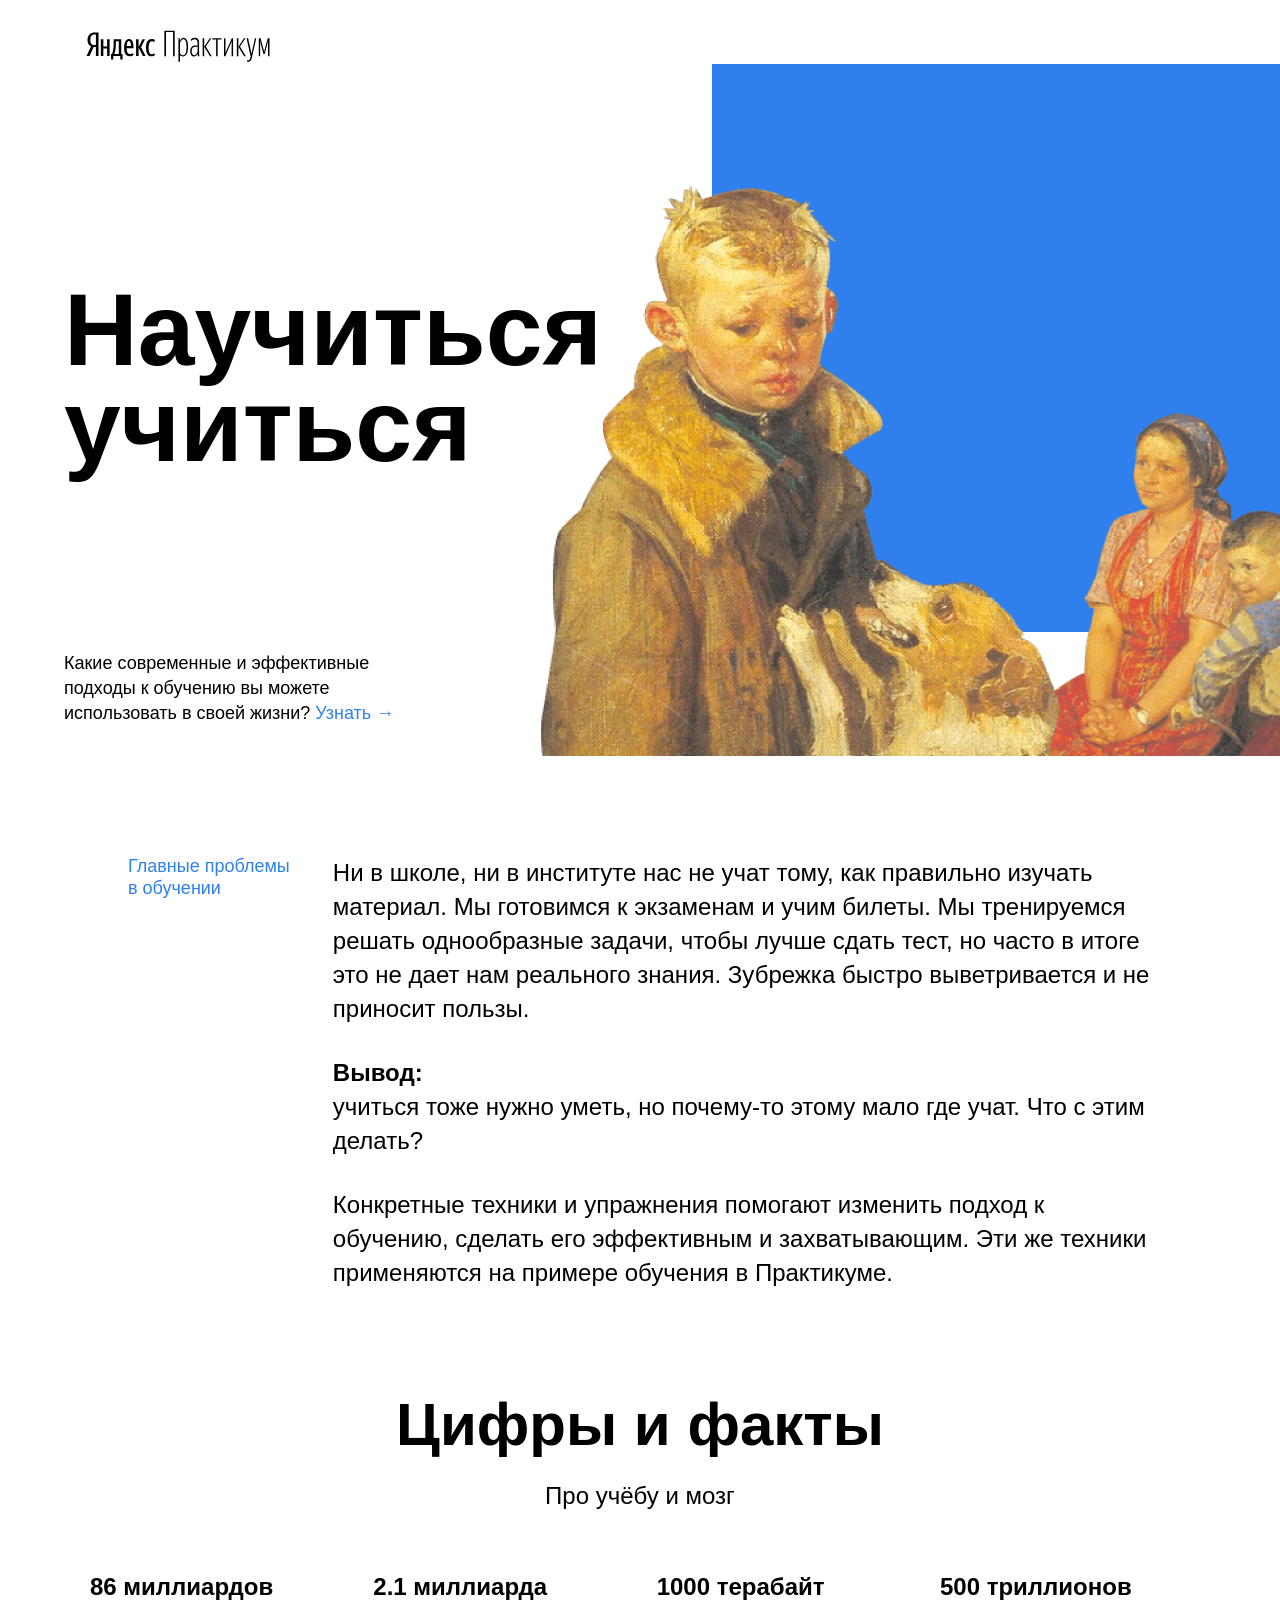
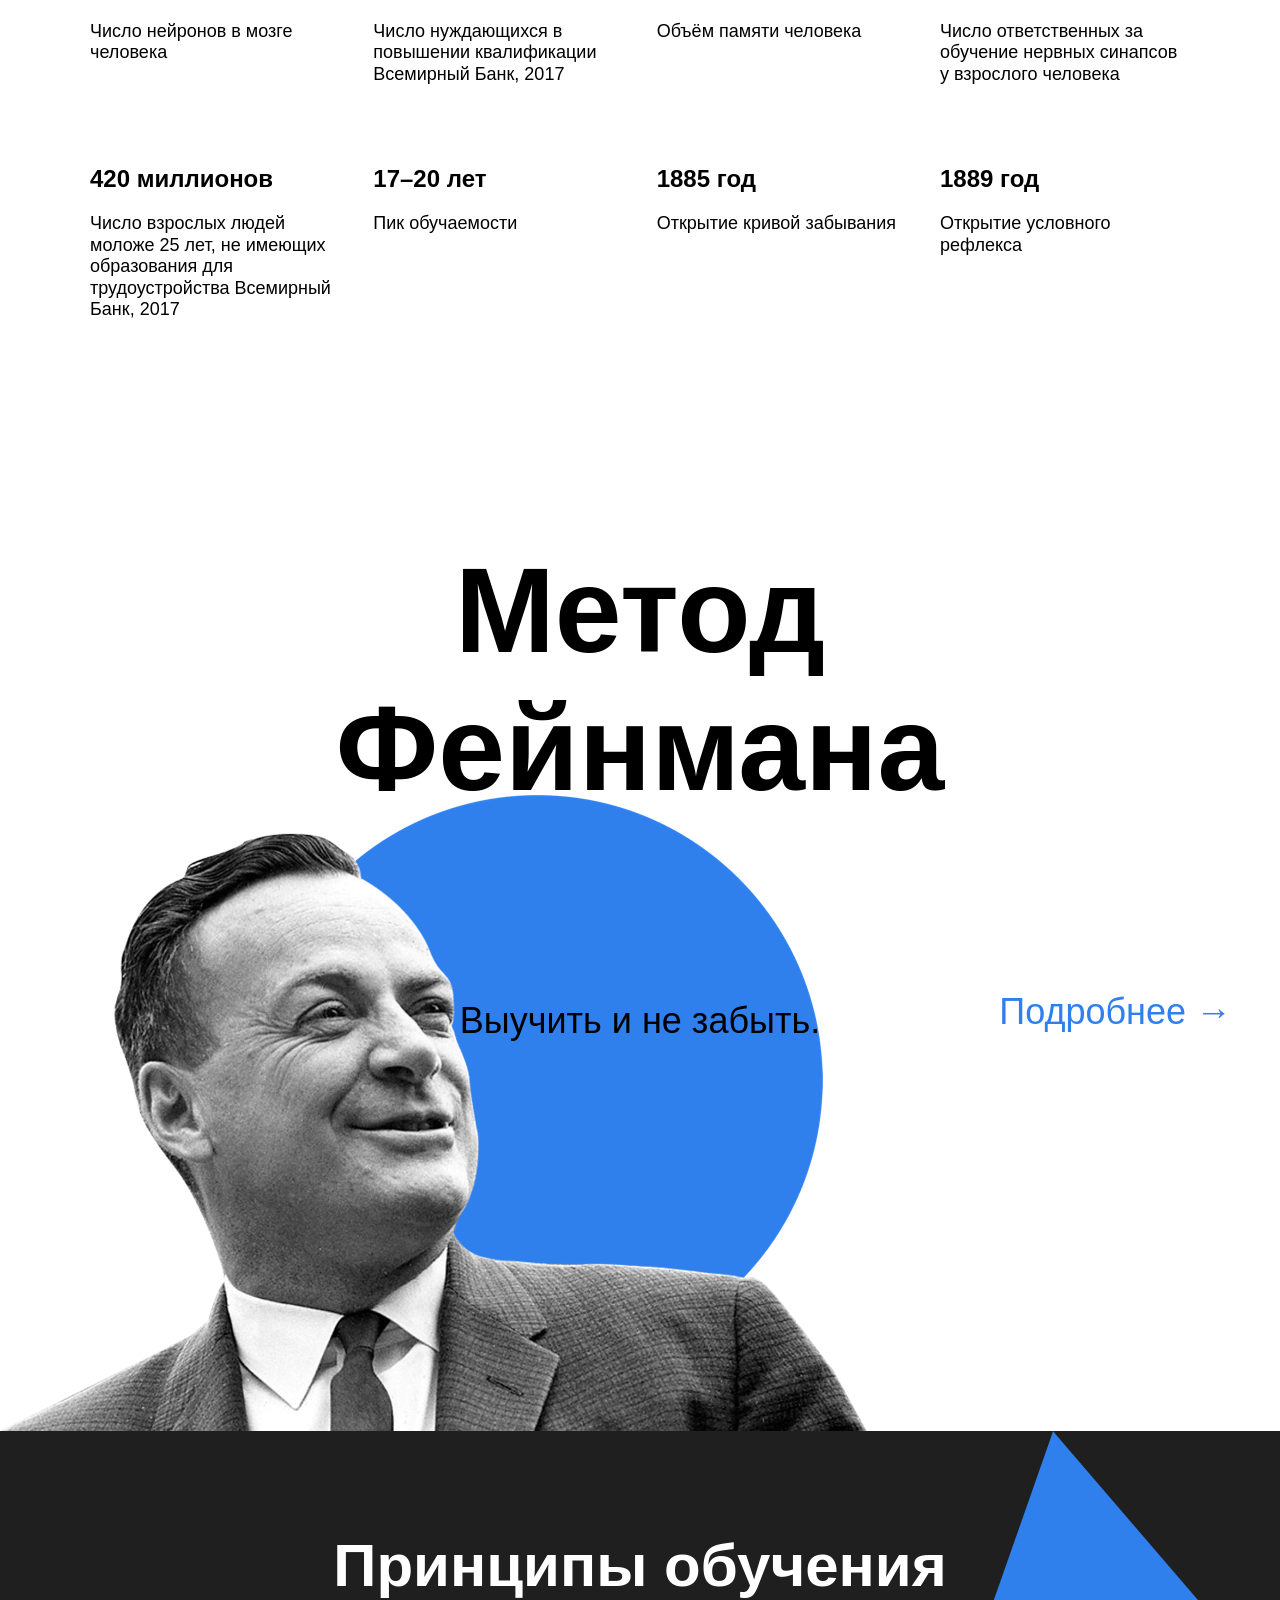
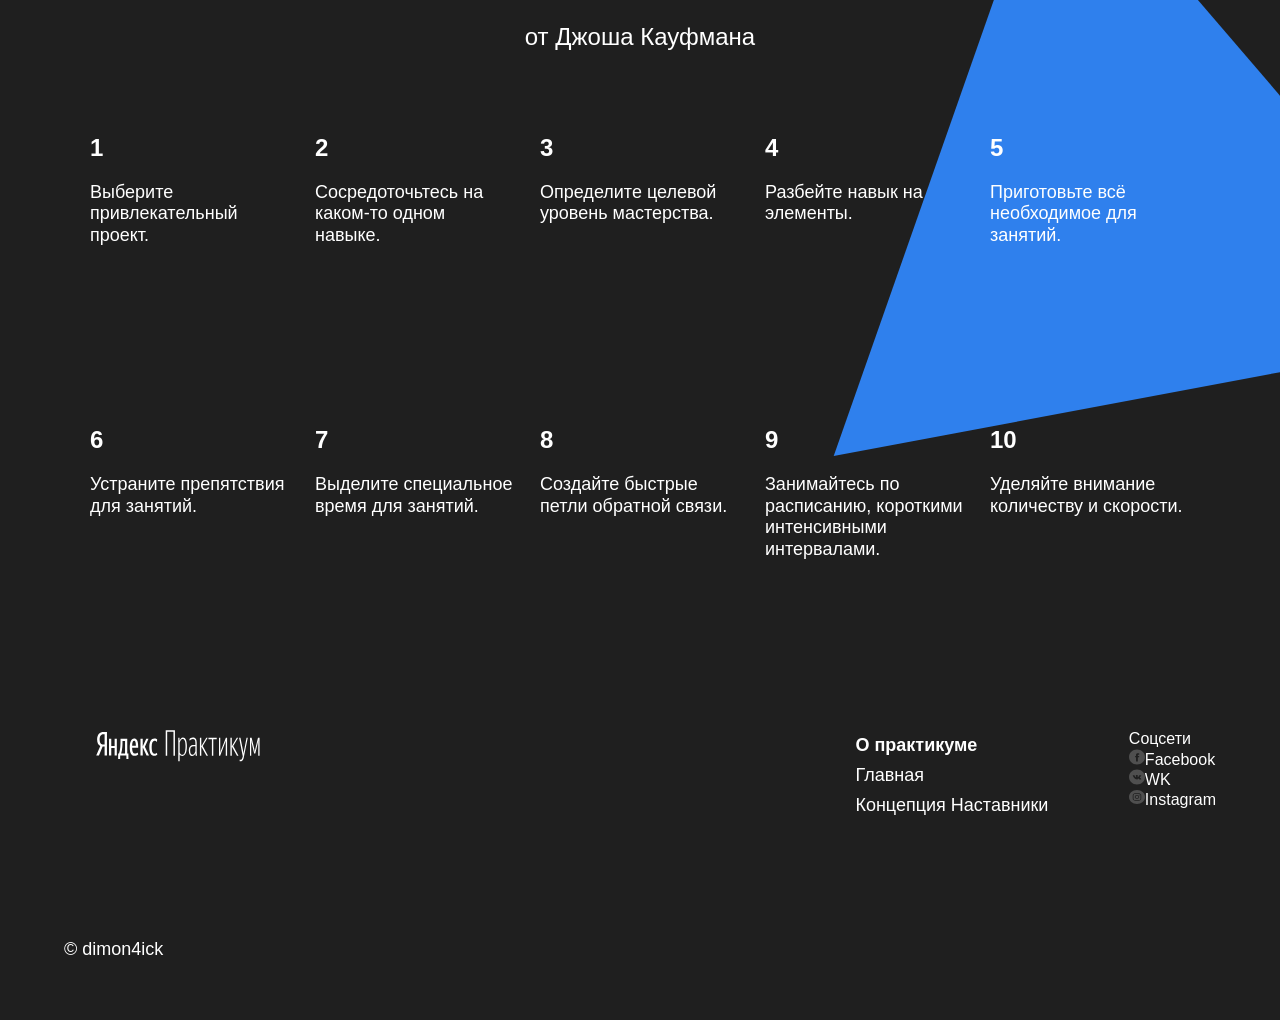
==== index.html @ c79c7dbf "сделал наверное" ====
<!DOCTYPE html>
<html lang="ru">

<head>
    <link rel="stylesheet" href="styles/style.css">
    <link rel="stylesheet" href="styles/normalize.css">
    <meta charset="UTF-8">
    <meta name="viewport" content="width=device-width, initial-scale=1.0">
    <title>Научиться учиться</title>
</head>

<body>
    <div class="page">
        <header class="header">
            <img src="images/logo.svg" class="logo__place logo__place_header" alt="Лого яндекс практикум">
            <h1 class="header__title">Научиться учиться</h1>
            <p class="header__subtitle">Какие современные и эффективные подходы к обучению вы можете использовать в
                своей жизни?<a class="header__link"> Узнать &rarr;</a></p>
            <img src="\images\two_again.png" class="header__main-illustration" alt="Опять двойка">
            <div class="header__square-pic"></div>
        </header>
        <main class="content">
            <section class="description">
                <div class="two-columns">
                    <div class="two-columns__brief">
                        Главные проблемы в обучении
                    </div>
                    <div class="two-columns__main-text">
                        <div class="two-columns__paragraph">Ни в школе, ни в институте нас не учат тому, как правильно
                            изучать материал. Мы готовимся к экзаменам и учим билеты. Мы тренируемся решать однообразные
                            задачи, чтобы лучше сдать тест, но часто в итоге это не дает нам реального знания. Зубрежка
                            быстро выветривается и не приносит пользы.</div>
                        <div class="two-columns__paragraph">
                            <div class="two-columns__span-accent">Вывод:</div> учиться тоже нужно уметь, но почему-то
                            этому мало где учат. Что с этим делать?
                        </div>
                        <div class="two-columns__paragraph">Конкретные техники и упражнения помогают изменить подход к
                            обучению, сделать его эффективным и захватывающим. Эти же техники применяются на примере
                            обучения в Практикуме.</div>
                    </div>
                </div>
            </section>

            <section class="digits">
                <h1 class="section-title">Цифры и факты</h1>
                <h3 class="section-subtitle">Про учёбу и мозг</h3>
                <div class="table">
                    <div class="table__cell">
                        <div class="table__heading">86 миллиардов</div>
                        <div class="table__text">Число нейронов в мозге человека</div>
                    </div>
                    <div class="table__cell">
                        <div class="table__heading">2.1 миллиарда</div>
                        <div class="table__text">Число нуждающихся в повышении квалификации
                            Всемирный Банк, 2017</div>
                    </div>
                    <div class="table__cell">
                        <div class="table__heading">1000 терабайт</div>
                        <div class="table__text">Объём памяти человека</div>
                    </div>
                    <div class="table__cell">
                        <div class="table__heading">500 триллионов</div>
                        <div class="table__text">Число ответственных за обучение нервных синапсов у взрослого
                            человека</div>
                    </div>
                    <div class="table__cell">
                        <div class="table__heading">420 миллионов</div>
                        <div class="table__text">Число взрослых людей моложе 25 лет, не имеющих образования
                            для трудоустройства
                            Всемирный Банк, 2017</div>
                    </div>
                    <div class="table__cell">
                        <div class="table__heading">17–20 лет</div>
                        <div class="table__text">Пик обучаемости</div>
                    </div>
                    <div class="table__cell">
                        <div class="table__heading">1885 год</div>
                        <div class="table__text">Открытие кривой забывания</div>
                    </div>
                    <div class="table__cell">
                        <div class="table__heading">1889 год</div>
                        <div class="table__text">Открытие условного рефлекса</div>
                    </div>
                </div>
            </section>

            <section class="feinman">
                <h1 class="feynman__title">Метод Фейнмана</h1>
                <h2 class="feynman__subtitle">Выучить и не забыть.</h2>
                <a class="feynman__link">Подробнее &rarr;</a>
                <img src="images/feinman.png" alt="Фениман" class="feynman__image">
            </section>

            <section class="kaufman">
                <div class="section-title section-title_theme_dark">Принципы обучения</div>
                <div class="section-subtitle section-title_theme_dark">от Джоша Кауфмана</div>
                <div class="table table_theme_dark">
                    <div class="table__cell table__cell_theme_dark">
                        <div class="table__heading table__heading_theme_dark">1</div>
                        <div class="table__text table__text_theme_dark">Выберите привлекательный проект.</div>
                    </div>
                    <div class="table__cell table__cell_theme_dark">
                        <div class="table__heading table__heading_theme_dark">2</div>
                        <div class="table__text table__text_theme_dark">Сосредоточьтесь на каком-то одном навыке.</div>
                    </div>
                    <div class="table__cell table__cell_theme_dark">
                        <div class="table__heading table__heading_theme_dark">3</div>
                        <div class="table__text table__text_theme_dark">Определите целевой уровень мастерства.</div>
                    </div>
                    <div class="table__cell table__cell_theme_dark">
                        <div class="table__heading table__heading_theme_dark">4</div>
                        <div class="table__text table__text_theme_dark">Разбейте навык на элементы.</div>
                    </div>
                    <div class="table__cell table__cell_theme_dark">
                        <div class="table__heading table__heading_theme_dark">5</div>
                        <div class="table__text table__text_theme_dark">Приготовьте всё необходимое для занятий.</div>
                    </div>
                    <div class="table__cell table__cell_theme_dark">
                        <div class="table__heading table__heading_theme_dark">6</div>
                        <div class="table__text table__text_theme_dark">Устраните препятствия для занятий.</div>
                    </div>
                    <div class="table__cell table__cell_theme_dark">
                        <div class="table__heading table__heading_theme_dark">7</div>
                        <div class="table__text table__text_theme_dark">Выделите специальное время для занятий.</div>
                    </div>
                    <div class="table__cell table__cell_theme_dark">
                        <div class="table__heading table__heading_theme_dark">8</div>
                        <div class="table__text table__text_theme_dark">Создайте быстрые петли обратной связи.</div>
                    </div>
                    <div class="table__cell table__cell_theme_dark">
                        <div class="table__heading table__heading_theme_dark">9</div>
                        <div class="table__text table__text_theme_dark">Занимайтесь по расписанию, короткими
                            интенсивными интервалами.</div>
                    </div>
                    <div class="table__cell table__cell_theme_dark">
                        <div class="table__heading table__heading_theme_dark">10</div>
                        <div class="table__text table__text_theme_dark">Уделяйте внимание количеству и скорости.</div>
                    </div>
                </div>
                <img src="images/triangle.svg" alt="Синий треугольник" class="kaufman__image">
            </section>
        </main>

        <footer class="footer">
            <div class="footer__columns">
                <div class="footer__column footer__column_content_copyright">
                    <img src="images/logo_white.svg" class="logo__place logo__place_footer" alt="Лого яндекс практикум">
                    <div class="footer__author">&copy; dimon4ick</div>
                </div>
                <div class="footer__column footer__column_content_info">
                    <div class="footer__column_heading">О практикуме</div>
                    <div class="footer__column_links"><div class="footer__column_link">Главная</div> <divclass="footer__column_link">Концепция</divclass=> <divclass="footer__column_link">Наставники</divclass=></div>
                </div>
                <div class="footer__column footer__column_content_social">Соцсети
                    <a class="footer__column_link"><img src="images/facebook_white.svg" class="footer__image_link">Facebook</a>
                    <a class="footer__column_link"><img src="images/vk_white.svg" class="footer__image_link">WK</a>
                    <a class="footer__column_link"><img src="images/instagram_white.svg" class="footer__image_link">Instagram</a>
                </div>
            </div>
        </footer>
    </div>
</body>

</html>
---- styles/style.css ----
.page {
    min-width: 1100px;
    /* мы ещё не умеем делать мобильную версию сайта, */
    /* поэтому выше установлена минимальная ширина страницы */
    max-width: 1600px;
    /* выше установили ограничение по максимальной ширине */
    margin: 0 auto;
    /* выше для экранов больше 1600px отцентрировали весь контент */
    font-family: 'Helvetica Neue', Arial, sans-serif;
}

.header {
    height: 100vh;
    min-height: 600px;
    max-height: 756px;
    position: relative;
    display: flex;
    justify-content: flex-start;
    align-items: center;
    /* выше установили ограничения для секции */
}

.logo__place {
    height: 32px;
    width: 228px;
}

.logo__place_header {
    position: absolute;
    top: 30px;
    left: 64px;
}

.header__title {
    width: 730px;
    line-height: 96px;
    font-weight: 600px;
    font-size: 102px;
    margin: 0 0 0 64px;
    padding: 0;
} 

.header__subtitle {
    position: absolute;
    bottom: 30px;
    left: 64px;
    font-weight: normal;
    font-size: 18px;
    line-height: 25px;
    width: 338px;
    margin: 0;
    padding: 0;
}

.header__link {
    color: #2f80ed;
}

.header__link:hover {
    cursor: pointer;
}

.header__main-illustration {
    width: 765px;
    height: 608px;
    position: absolute;
    right: 0;
    bottom: 0;
    z-index: -1;
}

.header__square-pic {
    background-color: #2f80ed;
    height: 568px;
    width: 568px;
    position: absolute;
    top: 64px;
    right: 0;
    z-index: -2;
}

/* и элемента с модификатором вида ключ-значение */
.table__cell_theme_dark {
    width: 200px;
    color: white;
    margin-right: 0;
    margin-top: 80px;
}

.description {
    margin: 100px 0 0 0;
    display: flex;
    justify-content: center;
    align-items: center;
}

.two-columns__brief {
    color: #2f80ed;
    width: 175px;
    font-size: 18px;
    line-height: 1.2;
}

.two-columns {
    width: 80%;
    display: flex;
    justify-content: space-between;
}

.two-columns__main-text {
    display: flex;
    align-items: stretch;
    flex-direction: column;
    width: 80%;
    min-width: 784px;
    gap: 30px;
}

.two-columns__span-accent {
    line-height: 34px;
    font-size: 24px;
    font-weight: 600;
}

.two-columns__paragraph {
    line-height: 34px;
    font-size: 24px;
    font-weight: normal;
}

.digits {
    display: flex;
    align-items: center;
    flex-direction: column;
}

.section-title {
    margin: 100px 0 0 0;
    line-height: 1.15;
    font-size: 60px;
    font-weight: 600;
    width: 60%;
    text-align: center;
    padding: 0;

}

.section-subtitle {
    width: 60%;
    margin: 20px 0 0 0;
    line-height: 34px;
    font-size: 24px;
    font-weight: normal;
    text-align: center;
    padding: 0;
}

.table {
    display: flex;
    flex-direction: row;
    justify-content: space-between;
    align-items: stretch;
    flex-wrap: wrap;
    margin: 60px auto 100px auto;
    width: 1100px;
    row-gap: 60px;
}

.table__cell {
    width: 250px;
}

.table__heading {
    line-height: 1.15;
    font-size: 24px;
    font-weight: 600;
}

.table__text {
    line-height: 1.2;
    font-size: 18px;
    font-weight: normal;
    margin: 20px 0 20px 0;
}

.feinman {
    display: flex;
    justify-content: center;
    align-items: center;
    flex-direction: column;
    position: relative;
    height: 890px;
    margin: 100px 0 0 0;
}

.feynman__title {
    line-height: 1.15;
    font-size: 120px;
    font-weight: 600;
    width: 648px;
    text-align: center;
    margin: 0;
    position: absolute;
    top: 0;
}

.feynman__subtitle {
    line-height: 51px;
    font-size: 36px;
    text-align: center;
    font-weight: normal;
    margin: 70px 0 0 0;
    position: absolute;
}

.feynman__image {
    position: absolute;
    left: 0;
    bottom: 0;
    width: 867px;
    height: 637px;
    z-index: -1;
}

.feynman__link {
    position: absolute;
    top: 50%;
    right: 48px;
    color: #2f80ed;
    line-height: 51px;
    font-size: 36px;
    font-weight: normal; 
}

.kaufman {
    display: flex;
    align-items: center;
    flex-direction: column;
    background-color: #1f1f1f;
    position: relative;
    z-index: 2;
    overflow: hidden;
}

.section-title_theme_dark {
   color: white; 
   z-index: 2;
}

.section-subtitle_theme_dark {
    color: white;
    z-index: 2;
}

.table_theme_dark {
    row-gap: 80px;
    margin: 0 auto 90px auto;
    z-index: 2;
}

.table__cell_theme_dark {
    width: 200px;
    z-index: 2;
}

.kaufman__image {
    width: 877px;
    height: 877px;
    z-index: -1;
    position: absolute;
    top: 0;
    right: -210px;
}

.footer {
    background-color: #1f1f1f;
    min-height: 350px;
    display: flex;
    justify-content: center;
    align-items: stretch;
}

.footer__columns {
    width: 90%;
    display: flex;
    justify-content: space-between;
    align-items: stretch;
    padding: 60px 0 40px 0;
}

.footer__column {
    color: white;
}

.footer__column_content_copyright {
    display: flex;
    flex-direction: column;
    align-items: flex-start;
    justify-content: space-between;
    flex-basis: 711px;
}

.logo__place_footer {
    width: 228px;
    height: 32px;
}

.footer__author {
    margin: 18px 0 18px 0;
    line-height: 25px;
    font-size: 18px;
    font-weight: normal;
}

.footer__column_links {
    flex-direction: column;
    line-height: 30px;
    font-size: 18px;
    font-weight: normal;
}

.footer__column_content_social {
    display: flex;
    flex-direction: column;
    justify-content: flex-start;
}

.footer__link {
    row-gap: 20px;
}

.footer__image_link {
    width: 16px;
    height: 16px;
}

.footer__column_heading {
    line-height: 30px;
    font-size: 18px;
    font-weight: 600;
}
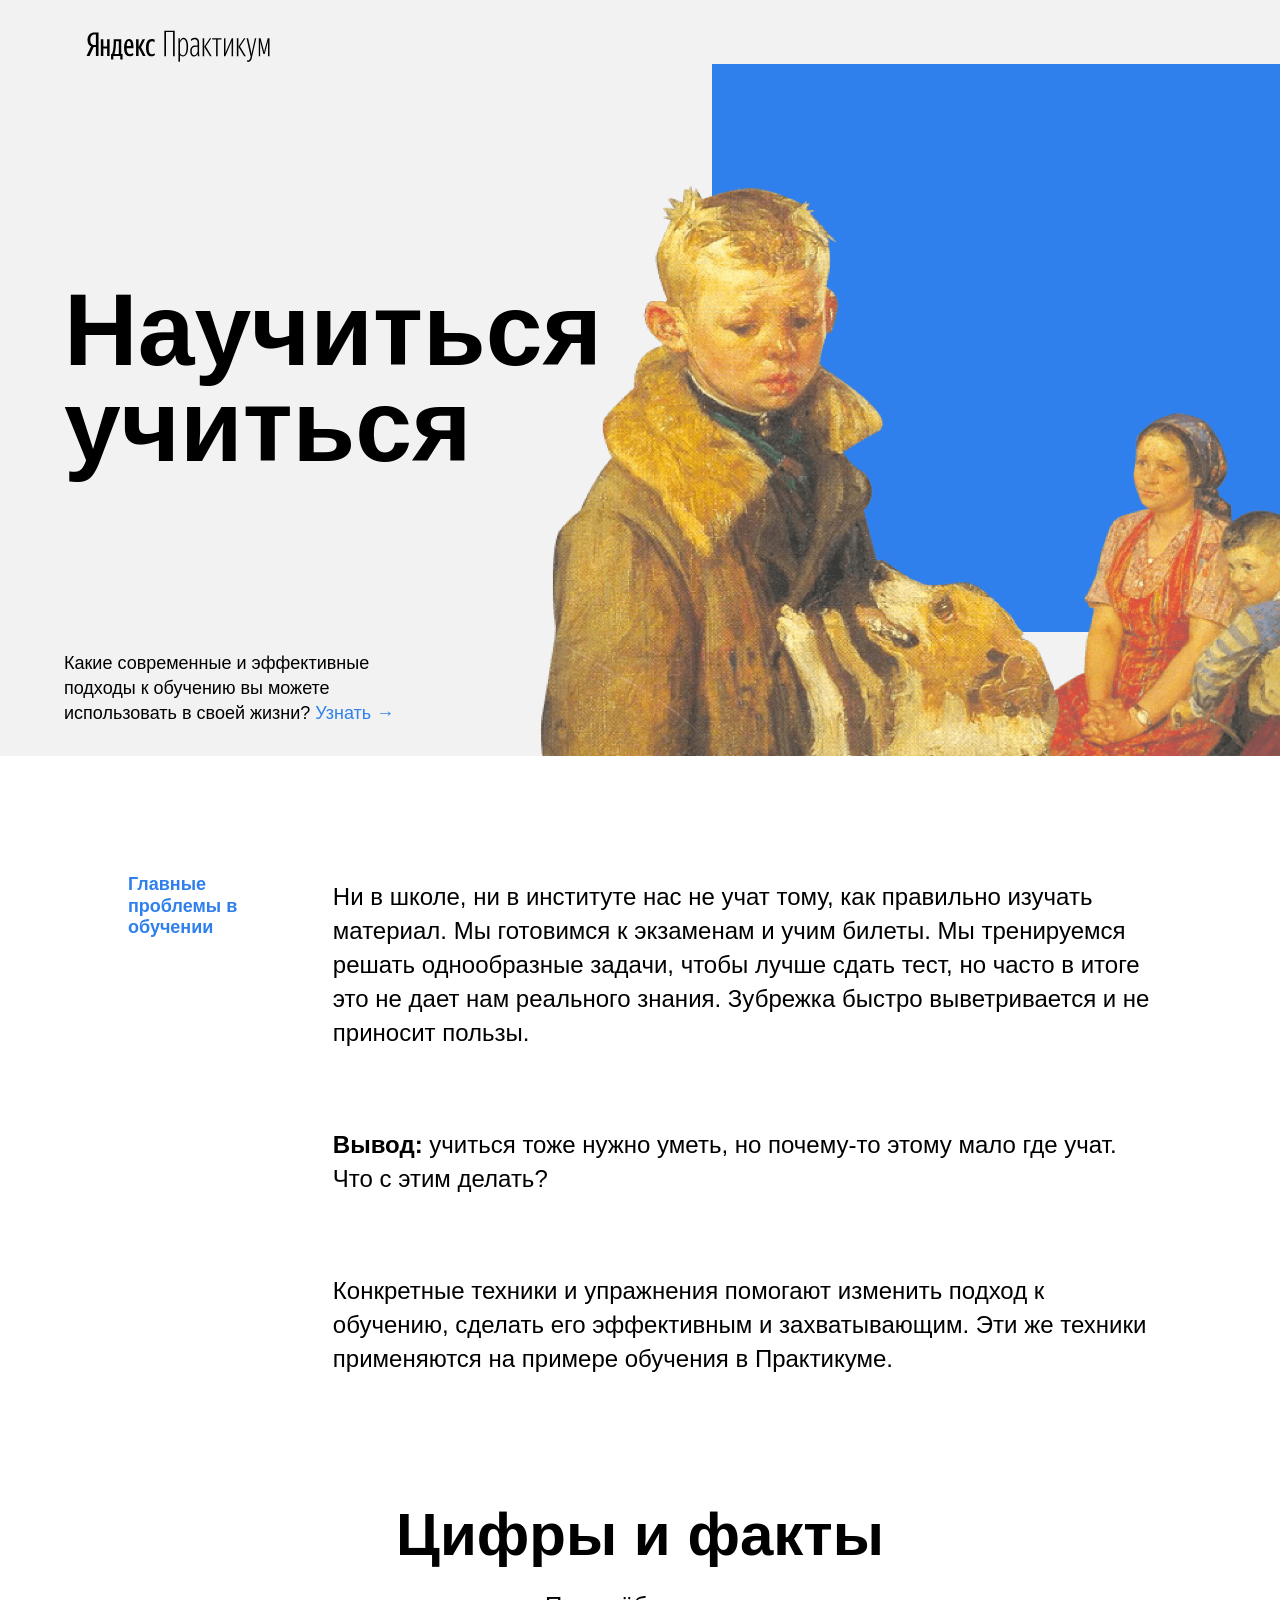
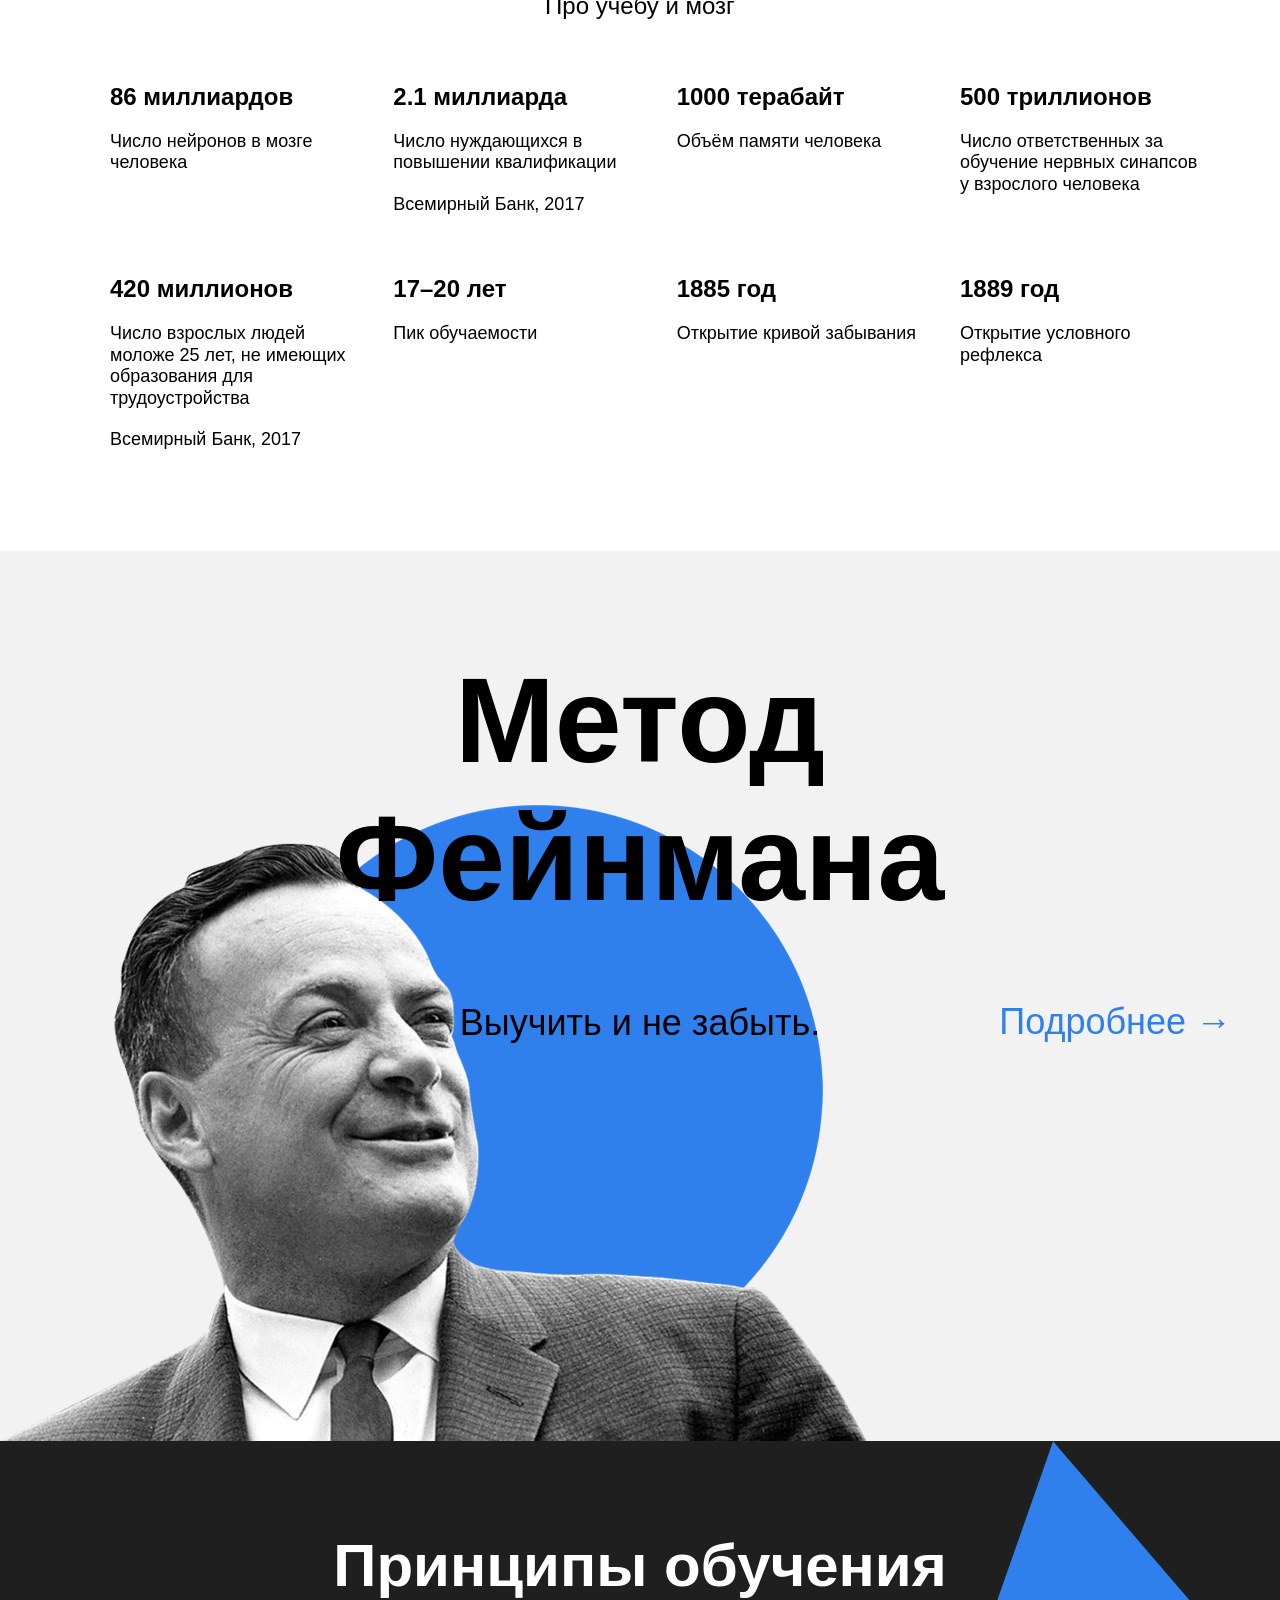
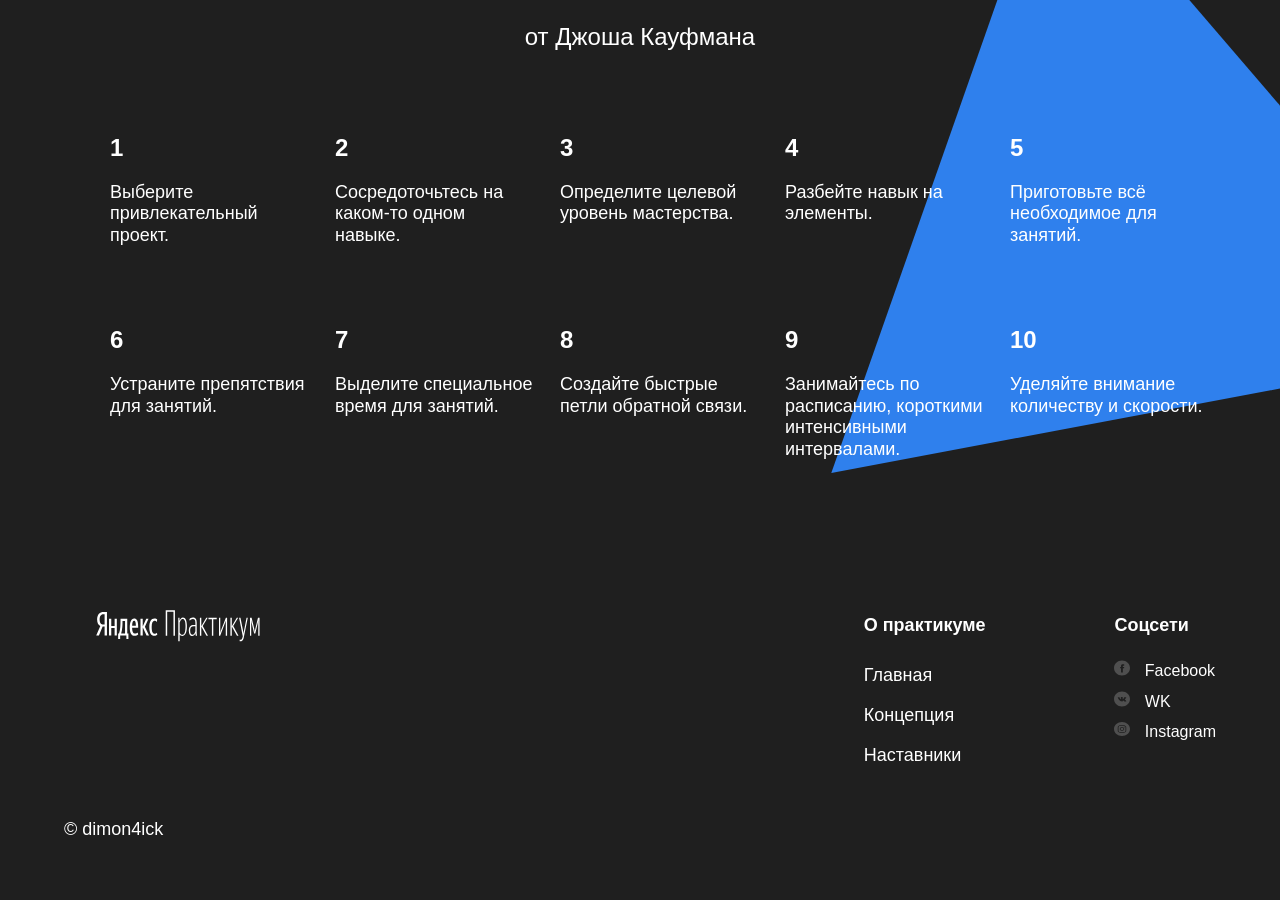
==== commit aec9fd80: "исправил ошибки" ====
--- a/index.html
+++ b/index.html
@@ -22,122 +22,122 @@
         <main class="content">
             <section class="description">
                 <div class="two-columns">
-                    <div class="two-columns__brief">
+                    <h3 class="two-columns__brief">
                         Главные проблемы в обучении
-                    </div>
+                    </h3>
                     <div class="two-columns__main-text">
-                        <div class="two-columns__paragraph">Ни в школе, ни в институте нас не учат тому, как правильно
+                        <p class="two-columns__paragraph">Ни в школе, ни в институте нас не учат тому, как правильно
                             изучать материал. Мы готовимся к экзаменам и учим билеты. Мы тренируемся решать однообразные
                             задачи, чтобы лучше сдать тест, но часто в итоге это не дает нам реального знания. Зубрежка
-                            быстро выветривается и не приносит пользы.</div>
-                        <div class="two-columns__paragraph">
-                            <div class="two-columns__span-accent">Вывод:</div> учиться тоже нужно уметь, но почему-то
+                            быстро выветривается и не приносит пользы.</p>
+                        <p class="two-columns__paragraph">
+                            <span class="two-columns__span-accent">Вывод:</span> учиться тоже нужно уметь, но почему-то
                             этому мало где учат. Что с этим делать?
-                        </div>
-                        <div class="two-columns__paragraph">Конкретные техники и упражнения помогают изменить подход к
+                        </p>
+                        <p class="two-columns__paragraph">Конкретные техники и упражнения помогают изменить подход к
                             обучению, сделать его эффективным и захватывающим. Эти же техники применяются на примере
-                            обучения в Практикуме.</div>
+                            обучения в Практикуме.</p>
                     </div>
                 </div>
             </section>
 
             <section class="digits">
-                <h1 class="section-title">Цифры и факты</h1>
-                <h3 class="section-subtitle">Про учёбу и мозг</h3>
-                <div class="table">
-                    <div class="table__cell">
-                        <div class="table__heading">86 миллиардов</div>
-                        <div class="table__text">Число нейронов в мозге человека</div>
-                    </div>
-                    <div class="table__cell">
-                        <div class="table__heading">2.1 миллиарда</div>
-                        <div class="table__text">Число нуждающихся в повышении квалификации
-                            Всемирный Банк, 2017</div>
-                    </div>
-                    <div class="table__cell">
-                        <div class="table__heading">1000 терабайт</div>
-                        <div class="table__text">Объём памяти человека</div>
-                    </div>
-                    <div class="table__cell">
-                        <div class="table__heading">500 триллионов</div>
-                        <div class="table__text">Число ответственных за обучение нервных синапсов у взрослого
-                            человека</div>
-                    </div>
-                    <div class="table__cell">
-                        <div class="table__heading">420 миллионов</div>
-                        <div class="table__text">Число взрослых людей моложе 25 лет, не имеющих образования
-                            для трудоустройства
-                            Всемирный Банк, 2017</div>
-                    </div>
-                    <div class="table__cell">
-                        <div class="table__heading">17–20 лет</div>
-                        <div class="table__text">Пик обучаемости</div>
-                    </div>
-                    <div class="table__cell">
-                        <div class="table__heading">1885 год</div>
-                        <div class="table__text">Открытие кривой забывания</div>
-                    </div>
-                    <div class="table__cell">
-                        <div class="table__heading">1889 год</div>
-                        <div class="table__text">Открытие условного рефлекса</div>
-                    </div>
-                </div>
+                <h2 class="section-title">Цифры и факты</h2>
+                <p class="section-subtitle">Про учёбу и мозг</p>
+                <ul class="table">
+                    <li class="table__cell">
+                        <h3 class="table__heading">86 миллиардов</h3>
+                        <p class="table__text">Число нейронов в мозге человека</p>
+                    </li>
+                    <li class="table__cell">
+                        <h3 class="table__heading">2.1 миллиарда</h3>
+                        <p class="table__text">Число нуждающихся в повышении квалификации</p>
+                        <p class="table__text">Всемирный Банк, 2017</p>
+                    </li>
+                    <li class="table__cell">
+                        <h3 class="table__heading">1000 терабайт</h3>
+                        <p class="table__text">Объём памяти человека</p>
+                    </li>
+                    <li class="table__cell">
+                        <h3 class="table__heading">500 триллионов</h3>
+                        <p class="table__text">Число ответственных за обучение нервных синапсов у взрослого
+                            человека</p>
+                    </li>
+                    <li class="table__cell">
+                        <h3 class="table__heading">420 миллионов</h3>
+                        <p class="table__text">Число взрослых людей моложе 25 лет, не имеющих образования
+                            для трудоустройства</p>
+                        <p class="table__text">Всемирный Банк, 2017</p>
+                    </li>
+                    <li class="table__cell">
+                        <h3 class="table__heading">17–20 лет</h3>
+                        <p class="table__text">Пик обучаемости</p>
+                    </li>
+                    <li class="table__cell">
+                        <h3 class="table__heading">1885 год</h3>
+                        <p class="table__text">Открытие кривой забывания</p>
+                    </li>
+                    <li class="table__cell">
+                        <h3 class="table__heading">1889 год</h3>
+                        <p class="table__text">Открытие условного рефлекса</p>
+                    </li>
+                </ul>
             </section>
 
-            <section class="feinman">
-                <h1 class="feynman__title">Метод Фейнмана</h1>
-                <h2 class="feynman__subtitle">Выучить и не забыть.</h2>
+            <section class="feynman">
+                <h2 class="feynman__title">Метод Фейнмана</h2>
+                <p class="feynman__subtitle">Выучить и не забыть.</p>
                 <a class="feynman__link">Подробнее &rarr;</a>
-                <img src="images/feinman.png" alt="Фениман" class="feynman__image">
+                <img src="images/feinman.png" alt="Фенйман" class="feynman__image">
             </section>
 
             <section class="kaufman">
-                <div class="section-title section-title_theme_dark">Принципы обучения</div>
-                <div class="section-subtitle section-title_theme_dark">от Джоша Кауфмана</div>
-                <div class="table table_theme_dark">
-                    <div class="table__cell table__cell_theme_dark">
-                        <div class="table__heading table__heading_theme_dark">1</div>
-                        <div class="table__text table__text_theme_dark">Выберите привлекательный проект.</div>
-                    </div>
-                    <div class="table__cell table__cell_theme_dark">
-                        <div class="table__heading table__heading_theme_dark">2</div>
-                        <div class="table__text table__text_theme_dark">Сосредоточьтесь на каком-то одном навыке.</div>
-                    </div>
-                    <div class="table__cell table__cell_theme_dark">
-                        <div class="table__heading table__heading_theme_dark">3</div>
-                        <div class="table__text table__text_theme_dark">Определите целевой уровень мастерства.</div>
-                    </div>
-                    <div class="table__cell table__cell_theme_dark">
-                        <div class="table__heading table__heading_theme_dark">4</div>
-                        <div class="table__text table__text_theme_dark">Разбейте навык на элементы.</div>
-                    </div>
-                    <div class="table__cell table__cell_theme_dark">
-                        <div class="table__heading table__heading_theme_dark">5</div>
-                        <div class="table__text table__text_theme_dark">Приготовьте всё необходимое для занятий.</div>
-                    </div>
-                    <div class="table__cell table__cell_theme_dark">
-                        <div class="table__heading table__heading_theme_dark">6</div>
-                        <div class="table__text table__text_theme_dark">Устраните препятствия для занятий.</div>
-                    </div>
-                    <div class="table__cell table__cell_theme_dark">
-                        <div class="table__heading table__heading_theme_dark">7</div>
-                        <div class="table__text table__text_theme_dark">Выделите специальное время для занятий.</div>
-                    </div>
-                    <div class="table__cell table__cell_theme_dark">
-                        <div class="table__heading table__heading_theme_dark">8</div>
-                        <div class="table__text table__text_theme_dark">Создайте быстрые петли обратной связи.</div>
-                    </div>
-                    <div class="table__cell table__cell_theme_dark">
-                        <div class="table__heading table__heading_theme_dark">9</div>
-                        <div class="table__text table__text_theme_dark">Занимайтесь по расписанию, короткими
-                            интенсивными интервалами.</div>
-                    </div>
-                    <div class="table__cell table__cell_theme_dark">
-                        <div class="table__heading table__heading_theme_dark">10</div>
-                        <div class="table__text table__text_theme_dark">Уделяйте внимание количеству и скорости.</div>
-                    </div>
-                </div>
-                <img src="images/triangle.svg" alt="Синий треугольник" class="kaufman__image">
+                <h2 class="section-title section-title_theme_dark">Принципы обучения</h2>
+                <h3 class="section-subtitle section-subtitle_theme_dark">от Джоша Кауфмана</h3>
+                <ul class="table table_theme_dark">
+                    <li class="table__cell table__cell_theme_dark">
+                        <h3 class="table__heading table__heading_theme_dark">1</3>
+                        <p class="table__text table__text_theme_dark">Выберите привлекательный проект.</p>
+                    </li>
+                    <li class="table__cell table__cell_theme_dark">
+                        <h3 class="table__heading table__heading_theme_dark">2</h3>
+                        <p class="table__text table__text_theme_dark">Сосредоточьтесь на каком-то одном навыке.</p>
+                    </li>
+                    <li class="table__cell table__cell_theme_dark">
+                        <h3 class="table__heading table__heading_theme_dark">3</h3>
+                        <p class="table__text table__text_theme_dark">Определите целевой уровень мастерства.</p>
+                    </li>
+                    <li class="table__cell table__cell_theme_dark">
+                        <h3 class="table__heading table__heading_theme_dark">4</h3>
+                        <p class="table__text table__text_theme_dark">Разбейте навык на элементы.</p>
+                    </li>
+                    <li class="table__cell table__cell_theme_dark">
+                        <h3 class="table__heading table__heading_theme_dark">5</h3>
+                        <p class="table__text table__text_theme_dark">Приготовьте всё необходимое для занятий.</p>
+                    </li>
+                    <li class="table__cell table__cell_theme_dark">
+                        <h3 class="table__heading table__heading_theme_dark">6</h3>
+                        <p class="table__text table__text_theme_dark">Устраните препятствия для занятий.</p>
+                    </li>
+                    <li class="table__cell table__cell_theme_dark">
+                        <h3 class="table__heading table__heading_theme_dark">7</h3>
+                        <p class="table__text table__text_theme_dark">Выделите специальное время для занятий.</p>
+                    </li>
+                    <li class="table__cell table__cell_theme_dark">
+                        <h3 class="table__heading table__heading_theme_dark">8</h3>
+                        <p class="table__text table__text_theme_dark">Создайте быстрые петли обратной связи.</p>
+                    </li>
+                    <li class="table__cell table__cell_theme_dark">
+                        <h3 class="table__heading table__heading_theme_dark">9</h3>
+                        <p class="table__text table__text_theme_dark">Занимайтесь по расписанию, короткими
+                            интенсивными интервалами.</p>
+                    </li>
+                    <li class="table__cell table__cell_theme_dark">
+                        <h3 class="table__heading table__heading_theme_dark">10</h3>
+                        <p class="table__text table__text_theme_dark">Уделяйте внимание количеству и скорости.</p>
+                    </li>
+                </ul>
+                <div src="images/triangle.svg" class="kaufman__image"></div>
             </section>
         </main>
 
@@ -145,17 +145,33 @@
             <div class="footer__columns">
                 <div class="footer__column footer__column_content_copyright">
                     <img src="images/logo_white.svg" class="logo__place logo__place_footer" alt="Лого яндекс практикум">
-                    <div class="footer__author">&copy; dimon4ick</div>
+                    <h3 class="footer__author">&copy; dimon4ick</h3>
                 </div>
                 <div class="footer__column footer__column_content_info">
-                    <div class="footer__column_heading">О практикуме</div>
-                    <div class="footer__column_links"><div class="footer__column_link">Главная</div> <divclass="footer__column_link">Концепция</divclass=> <divclass="footer__column_link">Наставники</divclass=></div>
+                    <h3 class="footer__column-heading">О практикуме</h3>
+                    <nav>
+                    <ul class="footer__column-links">
+                        <li class="footer__column-link"><a>Главная</a></li>
+                        <li class="footer__column-link"><a>Концепция</a></li>
+                        <li class="footer__column-link"><a>Наставники</a></li>
+                    </ul>
+                    </nav>
                 </div>
-                <div class="footer__column footer__column_content_social">Соцсети
-                    <a class="footer__column_link"><img src="images/facebook_white.svg" class="footer__image_link">Facebook</a>
-                    <a class="footer__column_link"><img src="images/vk_white.svg" class="footer__image_link">WK</a>
-                    <a class="footer__column_link"><img src="images/instagram_white.svg" class="footer__image_link">Instagram</a>
-                </div>
+                <ul class="footer__column footer__column_content_social">
+                    <h3 class="footer__column-heading">Соцсети</h3>
+                    <li  class="footer__column-link"><a>
+                        <img src="images/facebook_white.svg" class="footer__social-icon">
+                        Facebook
+                    </a></li>
+                    <li  class="footer__column-link"><a>
+                        <img src="images/vk_white.svg" class="footer__social-icon">
+                        WK
+                    </a></li>
+                    <li  class="footer__column-link"><a>
+                        <img src="images/instagram_white.svg" class="footer__social-icon">
+                        Instagram
+                    </a></li>
+                </ul>
             </div>
         </footer>
     </div>
--- a/styles/style.css
+++ b/styles/style.css
@@ -1,3 +1,7 @@
+ul, li {
+    list-style-type: none;
+}
+
 .page {
     min-width: 1100px;
     /* мы ещё не умеем делать мобильную версию сайта, */
@@ -17,6 +21,7 @@
     display: flex;
     justify-content: flex-start;
     align-items: center;
+    background-color: #f2f2f2;
     /* выше установили ограничения для секции */
 }
 
@@ -34,7 +39,7 @@
 .header__title {
     width: 730px;
     line-height: 96px;
-    font-weight: 600px;
+    font-weight: 600;
     font-size: 102px;
     margin: 0 0 0 64px;
     padding: 0;
@@ -66,7 +71,7 @@
     position: absolute;
     right: 0;
     bottom: 0;
-    z-index: -1;
+    z-index: 2;
 }
 
 .header__square-pic {
@@ -76,7 +81,7 @@
     position: absolute;
     top: 64px;
     right: 0;
-    z-index: -2;
+    z-index: 1;
 }
 
 /* и элемента с модификатором вида ключ-значение */
@@ -84,14 +89,20 @@
     width: 200px;
     color: white;
     margin-right: 0;
-    margin-top: 80px;
+    margin-top: 80px auto auto auto;
 }
 
 .description {
+    display: flex;
+    justify-content: center;
+    align-items: center;
     margin: 100px 0 0 0;
-    display: flex;
-    justify-content: center;
-    align-items: center;
+}
+
+.two-columns {
+    width: 80%;
+    display: flex;
+    justify-content: space-between;
 }
 
 .two-columns__brief {
@@ -99,12 +110,7 @@
     width: 175px;
     font-size: 18px;
     line-height: 1.2;
-}
-
-.two-columns {
-    width: 80%;
-    display: flex;
-    justify-content: space-between;
+    width: 175px;
 }
 
 .two-columns__main-text {
@@ -129,20 +135,20 @@
 }
 
 .digits {
+    padding: 100px 0;
     display: flex;
     align-items: center;
     flex-direction: column;
 }
 
 .section-title {
-    margin: 100px 0 0 0;
+    margin: 0;
     line-height: 1.15;
     font-size: 60px;
     font-weight: 600;
     width: 60%;
     text-align: center;
     padding: 0;
-
 }
 
 .section-subtitle {
@@ -161,7 +167,7 @@
     justify-content: space-between;
     align-items: stretch;
     flex-wrap: wrap;
-    margin: 60px auto 100px auto;
+    margin: 60px auto 0 auto;
     width: 1100px;
     row-gap: 60px;
 }
@@ -174,23 +180,24 @@
     line-height: 1.15;
     font-size: 24px;
     font-weight: 600;
+    margin: 0;
 }
 
 .table__text {
     line-height: 1.2;
     font-size: 18px;
     font-weight: normal;
-    margin: 20px 0 20px 0;
-}
-
-.feinman {
-    display: flex;
-    justify-content: center;
+    margin: 20px 0 0 0;
+}
+
+.feynman {
+    display: flex;
     align-items: center;
     flex-direction: column;
     position: relative;
-    height: 890px;
-    margin: 100px 0 0 0;
+    min-height: 890px;
+    margin: 0;
+    background-color: #f2f2f2;
 }
 
 .feynman__title {
@@ -199,9 +206,8 @@
     font-weight: 600;
     width: 648px;
     text-align: center;
-    margin: 0;
-    position: absolute;
-    top: 0;
+    margin: 100px 0 0 0;
+    z-index: 2;
 }
 
 .feynman__subtitle {
@@ -210,7 +216,7 @@
     text-align: center;
     font-weight: normal;
     margin: 70px 0 0 0;
-    position: absolute;
+    z-index: 2;
 }
 
 .feynman__image {
@@ -219,7 +225,7 @@
     bottom: 0;
     width: 867px;
     height: 637px;
-    z-index: -1;
+    z-index: 1;
 }
 
 .feynman__link {
@@ -232,7 +238,12 @@
     font-weight: normal; 
 }
 
+.feynman__link:hover {
+    cursor: pointer;
+}
+
 .kaufman {
+    padding-top: 90px;
     display: flex;
     align-items: center;
     flex-direction: column;
@@ -240,21 +251,23 @@
     position: relative;
     z-index: 2;
     overflow: hidden;
+    padding-bottom: 90px;
 }
 
 .section-title_theme_dark {
-   color: white; 
-   z-index: 2;
+    color: white; 
+    z-index: 2;
 }
 
 .section-subtitle_theme_dark {
+    margin-top: 20px;
     color: white;
     z-index: 2;
 }
 
 .table_theme_dark {
     row-gap: 80px;
-    margin: 0 auto 90px auto;
+    margin: 80px auto 0 auto;
     z-index: 2;
 }
 
@@ -263,7 +276,10 @@
     z-index: 2;
 }
 
+
 .kaufman__image {
+    background-image: url("../images/triangle.svg");
+    background-size: cover;
     width: 877px;
     height: 877px;
     z-index: -1;
@@ -300,9 +316,15 @@
     flex-basis: 711px;
 }
 
-.logo__place_footer {
-    width: 228px;
-    height: 32px;
+.footer__column-heading {
+    line-height: 30px;
+    font-size: 18px;
+    font-weight: 600;
+    margin: 0 0 20px 0;
+}
+
+.logo__place_footer:hover {
+    cursor: pointer;
 }
 
 .footer__author {
@@ -312,30 +334,48 @@
     font-weight: normal;
 }
 
-.footer__column_links {
-    flex-direction: column;
+.footer__column-links {
+    display: flex;
+    flex-direction: column;
+    align-items: flex-start;
     line-height: 30px;
     font-size: 18px;
     font-weight: normal;
+    margin: 0;
+    padding: 0;
+}
+
+.footer__column-link:hover {
+    cursor: pointer;
 }
 
 .footer__column_content_social {
     display: flex;
     flex-direction: column;
     justify-content: flex-start;
-}
-
-.footer__link {
-    row-gap: 20px;
-}
-
-.footer__image_link {
+    margin: 0;
+}
+
+.footer__column-link {
+    margin: 0 0 10px 0;
+}
+
+.footer__column-link:last-child {
+    margin: 0 0 16px 0;
+}
+
+.footer__column-link:hover {
+    cursor: pointer;
+}
+
+.footer__social-icon {
     width: 16px;
     height: 16px;
-}
-
-.footer__column_heading {
-    line-height: 30px;
-    font-size: 18px;
-    font-weight: 600;
-}+    margin: 0 10px 0 0;
+}
+
+.footer__image-link:hover {
+    cursor: pointer;
+}
+
+
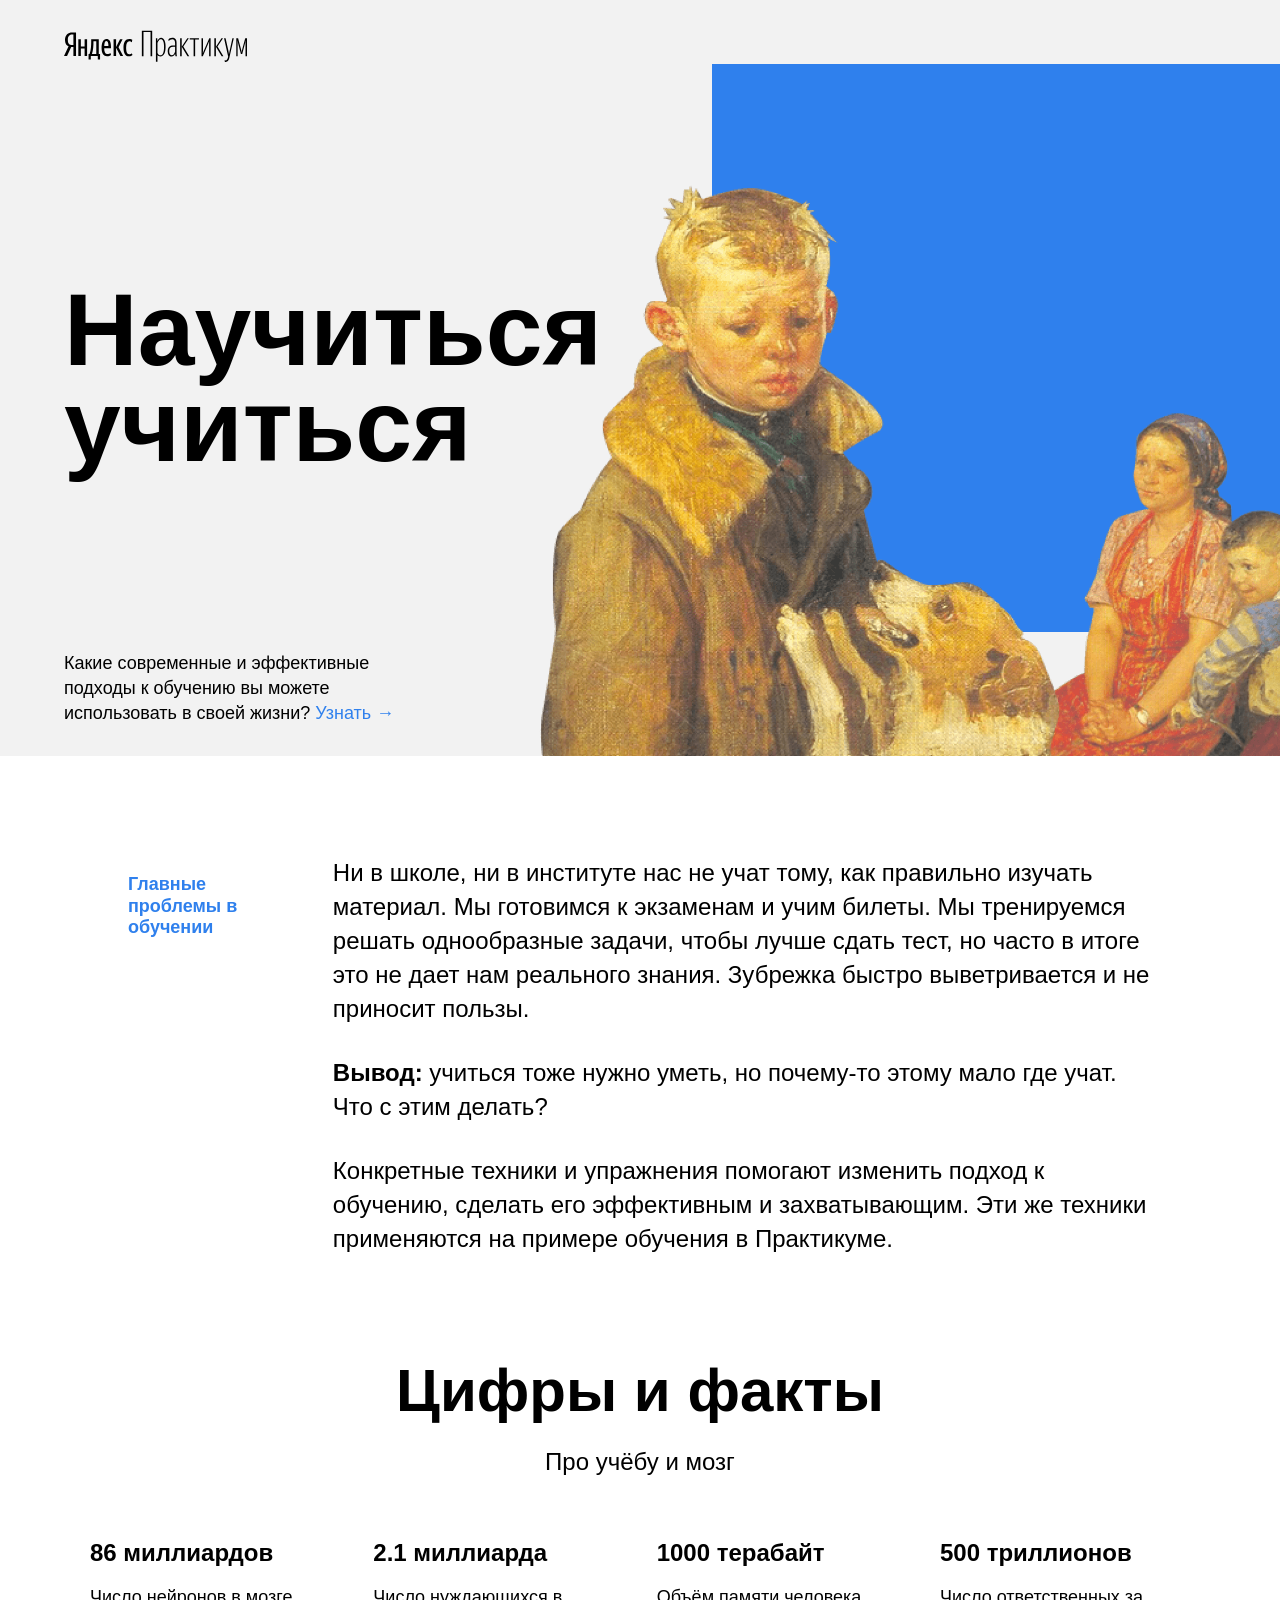
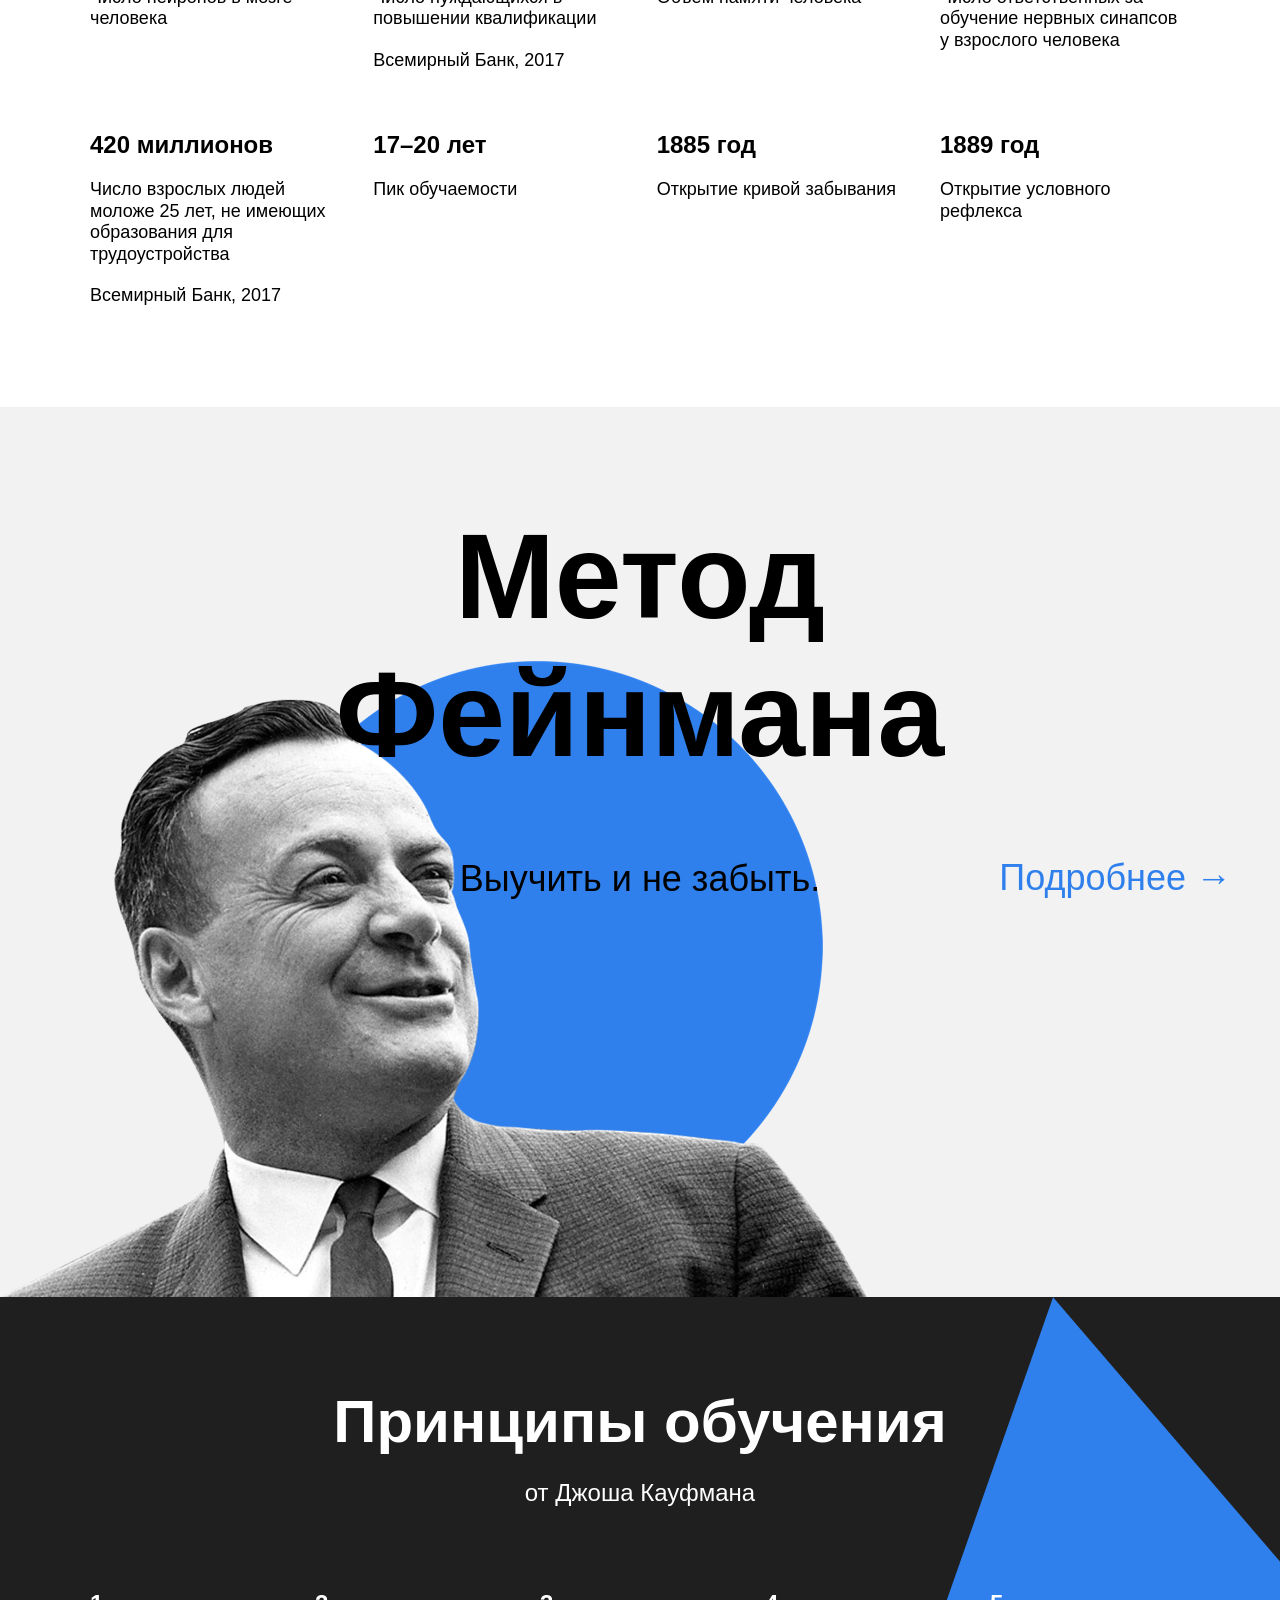
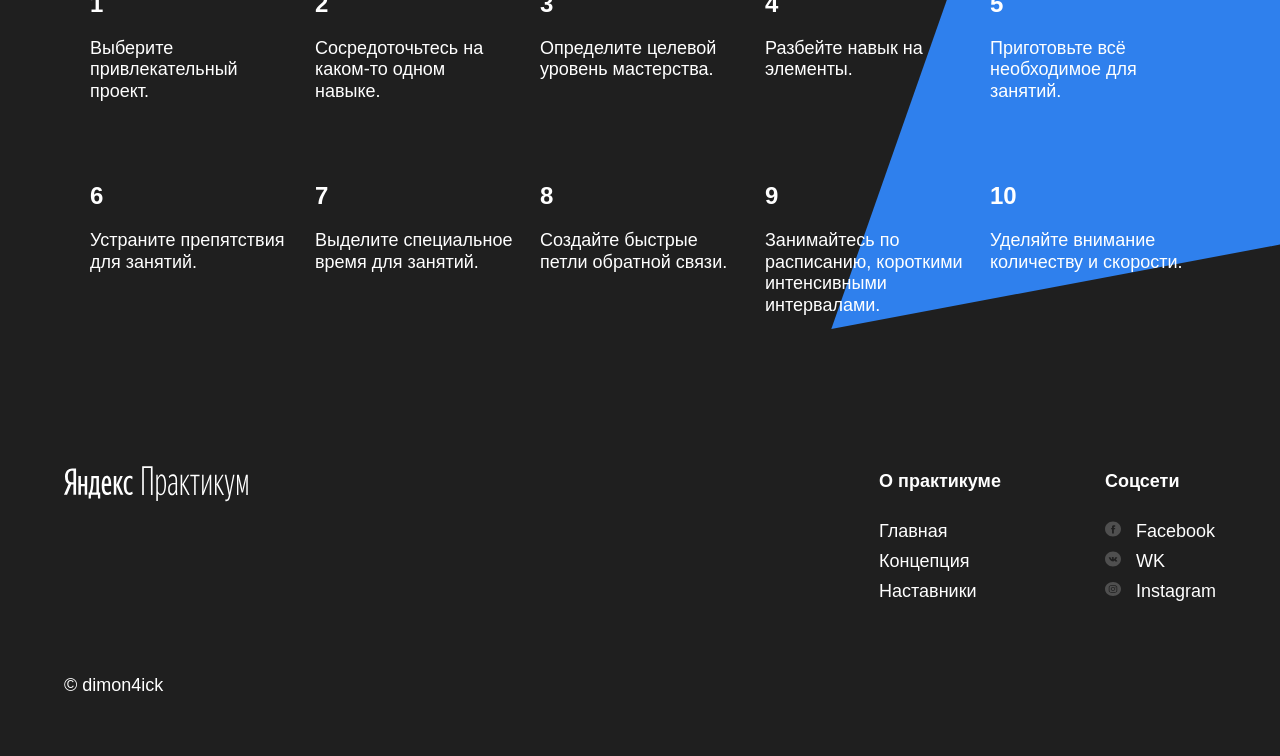
==== commit 0060b663: "Ещё исправление ошибок" ====
--- a/index.html
+++ b/index.html
@@ -12,7 +12,7 @@
 <body>
     <div class="page">
         <header class="header">
-            <img src="images/logo.svg" class="logo__place logo__place_header" alt="Лого яндекс практикум">
+            <img src="images/logo.svg" class="logo logo_place logo_place_header" alt="Лого яндекс практикум">
             <h1 class="header__title">Научиться учиться</h1>
             <p class="header__subtitle">Какие современные и эффективные подходы к обучению вы можете использовать в
                 своей жизни?<a class="header__link"> Узнать &rarr;</a></p>
@@ -93,11 +93,11 @@
 
             <section class="kaufman">
                 <h2 class="section-title section-title_theme_dark">Принципы обучения</h2>
-                <h3 class="section-subtitle section-subtitle_theme_dark">от Джоша Кауфмана</h3>
+                <p class="section-subtitle section-subtitle_theme_dark">от Джоша Кауфмана</p>
                 <ul class="table table_theme_dark">
                     <li class="table__cell table__cell_theme_dark">
                         <h3 class="table__heading table__heading_theme_dark">1</3>
-                        <p class="table__text table__text_theme_dark">Выберите привлекательный проект.</p>
+                            <p class="table__text table__text_theme_dark">Выберите привлекательный проект.</p>
                     </li>
                     <li class="table__cell table__cell_theme_dark">
                         <h3 class="table__heading table__heading_theme_dark">2</h3>
@@ -144,34 +144,34 @@
         <footer class="footer">
             <div class="footer__columns">
                 <div class="footer__column footer__column_content_copyright">
-                    <img src="images/logo_white.svg" class="logo__place logo__place_footer" alt="Лого яндекс практикум">
-                    <h3 class="footer__author">&copy; dimon4ick</h3>
+                    <img src="images/logo_white.svg" class="logo logo_place_footer" alt="Лого яндекс практикум">
+                    <p class="footer__author">&copy; dimon4ick</p>
                 </div>
-                <div class="footer__column footer__column_content_info">
+                <nav class="footer__column footer__column_content_info">
                     <h3 class="footer__column-heading">О практикуме</h3>
-                    <nav>
                     <ul class="footer__column-links">
-                        <li class="footer__column-link"><a>Главная</a></li>
-                        <li class="footer__column-link"><a>Концепция</a></li>
-                        <li class="footer__column-link"><a>Наставники</a></li>
+                        <li class="footer__column-links-item"><a class="footer__column-link">Главная</a></li>
+                        <li class="footer__column-links-item"><a class="footer__column-link">Концепция</a></li>
+                        <li class="footer__column-links-item"><a class="footer__column-link">Наставники</a></li>
                     </ul>
-                    </nav>
+                </nav>
+                <div class="footer__column footer__column_content_social">
+                    <h3 class="footer__column-heading">Соцсети</h3>
+                    <ul class="footer__column-links">
+                        <li class="footer__column-links-item"><a class="footer__column-link">
+                                <img src="images/facebook_white.svg" class="footer__social-icon">
+                                Facebook
+                            </a></li>
+                        <li class="footer__column-links-item"><a class="footer__column-link">
+                                <img src="images/vk_white.svg" class="footer__social-icon">
+                                WK
+                            </a></li>
+                        <li class="footer__column-links-item"><a class="footer__column-link">
+                                <img src="images/instagram_white.svg" class="footer__social-icon">
+                                Instagram
+                            </a></li>
+                    </ul>
                 </div>
-                <ul class="footer__column footer__column_content_social">
-                    <h3 class="footer__column-heading">Соцсети</h3>
-                    <li  class="footer__column-link"><a>
-                        <img src="images/facebook_white.svg" class="footer__social-icon">
-                        Facebook
-                    </a></li>
-                    <li  class="footer__column-link"><a>
-                        <img src="images/vk_white.svg" class="footer__social-icon">
-                        WK
-                    </a></li>
-                    <li  class="footer__column-link"><a>
-                        <img src="images/instagram_white.svg" class="footer__social-icon">
-                        Instagram
-                    </a></li>
-                </ul>
             </div>
         </footer>
     </div>
--- a/styles/style.css
+++ b/styles/style.css
@@ -25,12 +25,12 @@
     /* выше установили ограничения для секции */
 }
 
-.logo__place {
+.logo_place {
     height: 32px;
-    width: 228px;
-}
-
-.logo__place_header {
+    max-width: 228px;
+}
+
+.logo_place_header {
     position: absolute;
     top: 30px;
     left: 64px;
@@ -85,18 +85,12 @@
 }
 
 /* и элемента с модификатором вида ключ-значение */
-.table__cell_theme_dark {
-    width: 200px;
-    color: white;
-    margin-right: 0;
-    margin-top: 80px auto auto auto;
-}
 
 .description {
     display: flex;
     justify-content: center;
     align-items: center;
-    margin: 100px 0 0 0;
+    margin: 100px auto auto auto;
 }
 
 .two-columns {
@@ -129,6 +123,8 @@
 }
 
 .two-columns__paragraph {
+    margin: 0;
+    padding: 0;
     line-height: 34px;
     font-size: 24px;
     font-weight: normal;
@@ -168,12 +164,15 @@
     align-items: stretch;
     flex-wrap: wrap;
     margin: 60px auto 0 auto;
+    padding: 0;
     width: 1100px;
     row-gap: 60px;
 }
 
 .table__cell {
     width: 250px;
+    margin: 0;
+    padding: 0;
 }
 
 .table__heading {
@@ -267,12 +266,13 @@
 
 .table_theme_dark {
     row-gap: 80px;
-    margin: 80px auto 0 auto;
+    margin-top: 80px;
     z-index: 2;
 }
 
 .table__cell_theme_dark {
     width: 200px;
+    color: white;
     z-index: 2;
 }
 
@@ -323,7 +323,7 @@
     margin: 0 0 20px 0;
 }
 
-.logo__place_footer:hover {
+.logo_place_footer:hover {
     cursor: pointer;
 }
 
@@ -345,19 +345,20 @@
     padding: 0;
 }
 
-.footer__column-link:hover {
-    cursor: pointer;
-}
-
 .footer__column_content_social {
     display: flex;
     flex-direction: column;
     justify-content: flex-start;
     margin: 0;
+    padding: 0;
 }
 
 .footer__column-link {
     margin: 0 0 10px 0;
+}
+
+.footer__column-link:hover {
+    cursor: pointer;
 }
 
 .footer__column-link:last-child {
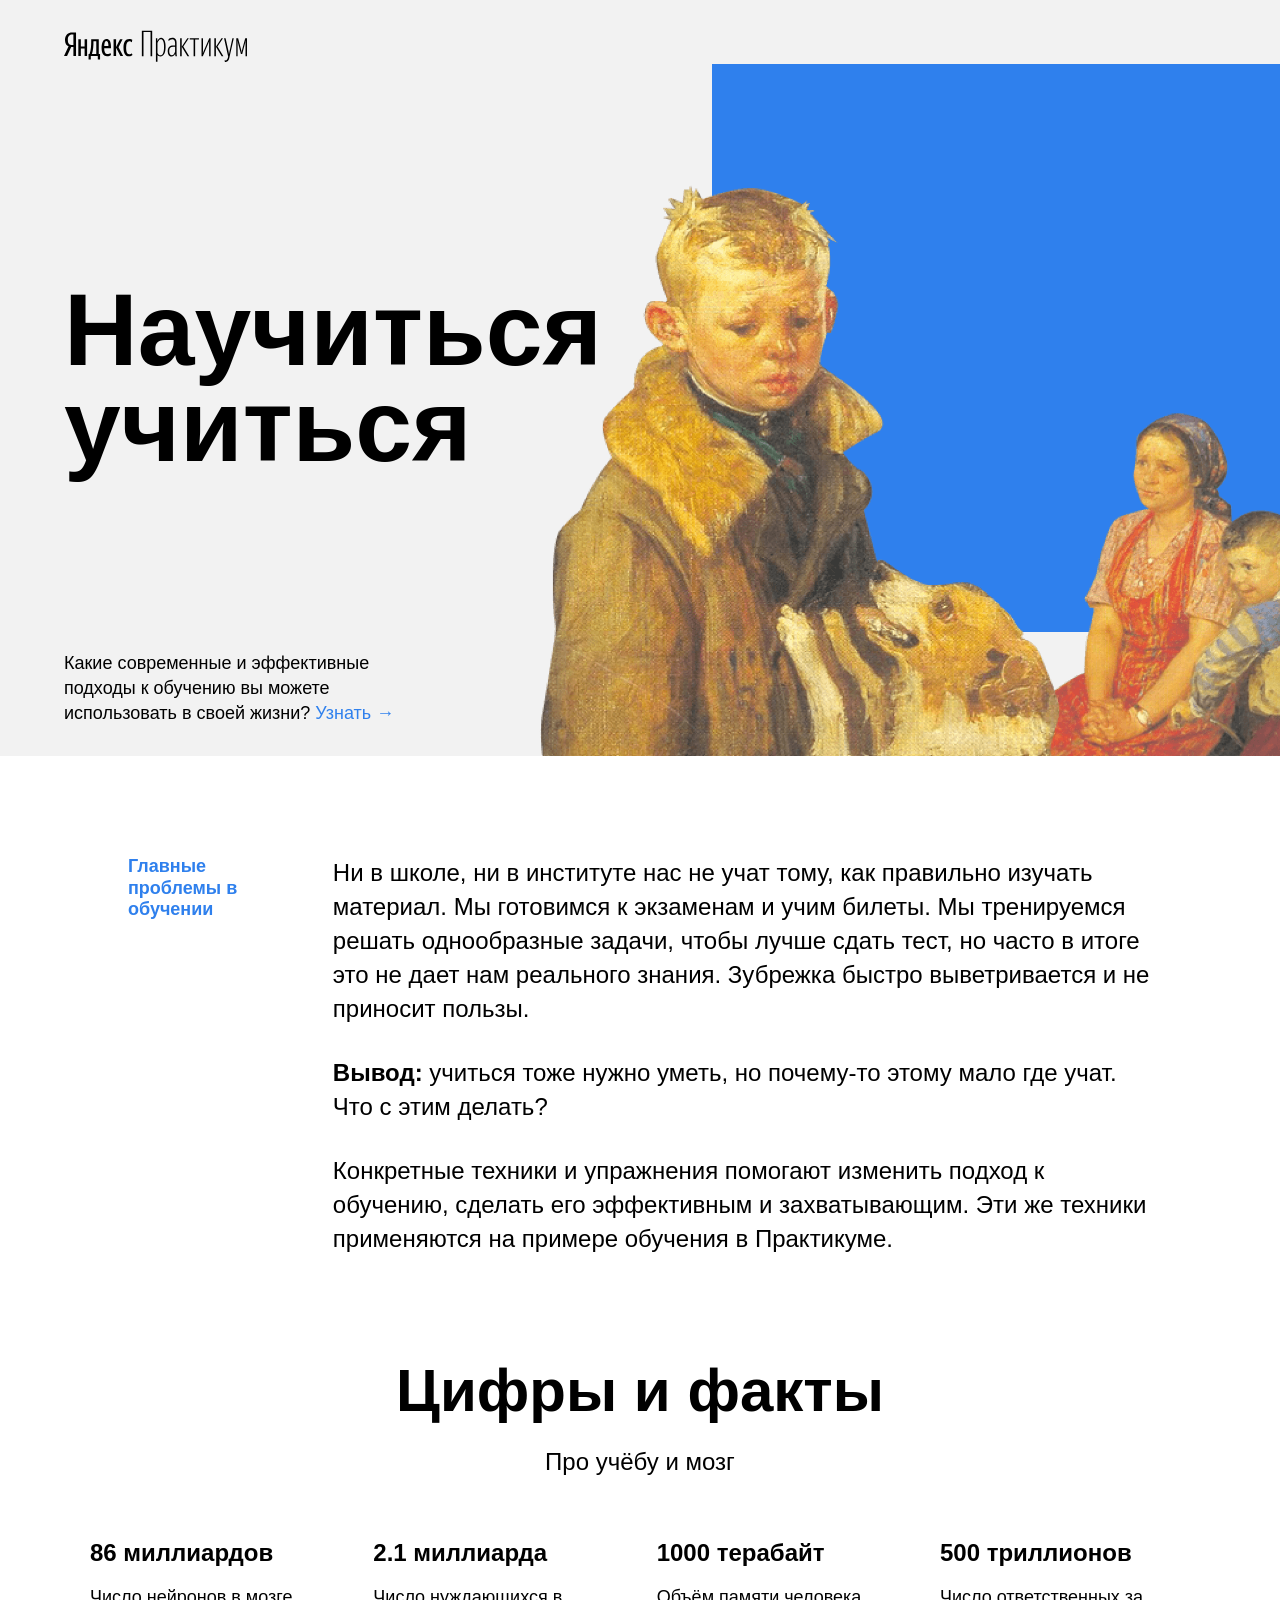
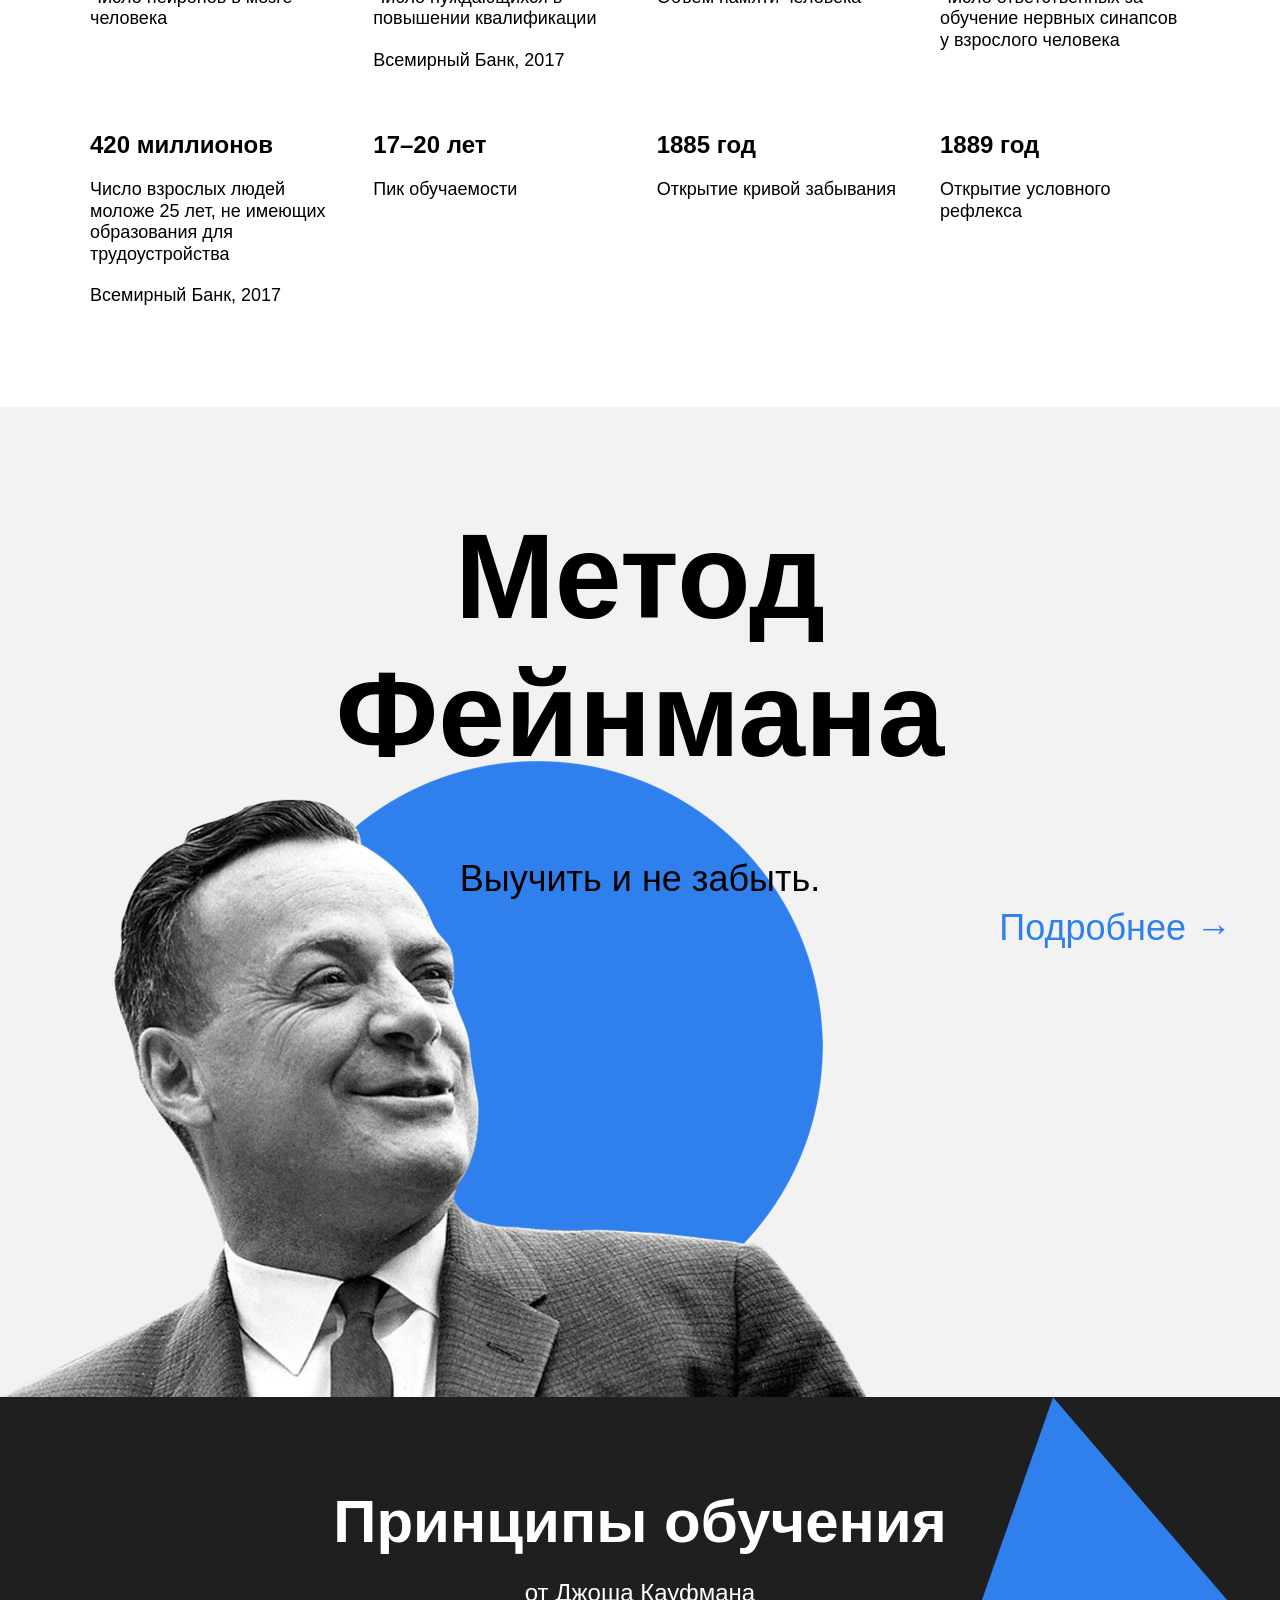
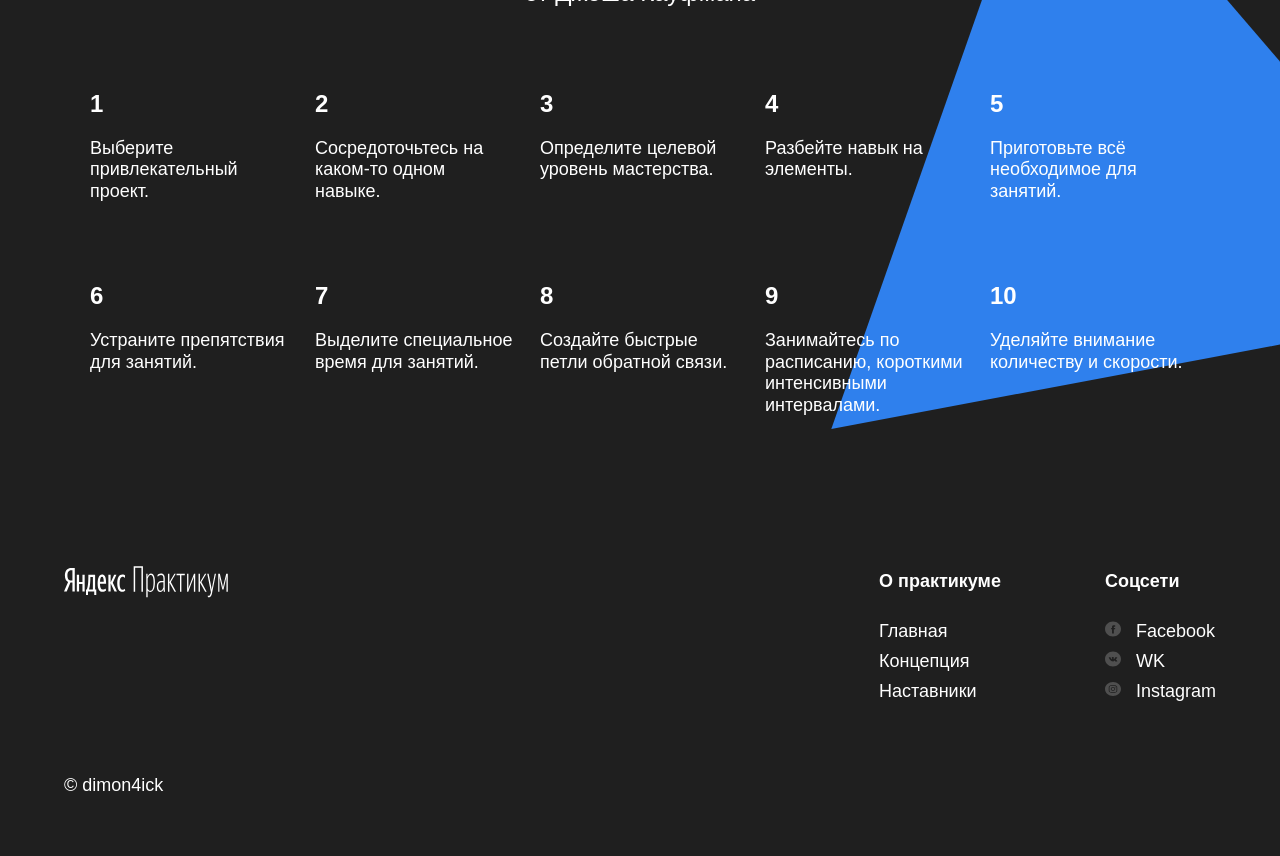
==== commit 6703f662: "закончил" ====
--- a/index.html
+++ b/index.html
@@ -12,7 +12,7 @@
 <body>
     <div class="page">
         <header class="header">
-            <img src="images/logo.svg" class="logo logo_place logo_place_header" alt="Лого яндекс практикум">
+            <img src="images/logo.svg" class="logo_place logo_place_header" alt="Лого яндекс практикум">
             <h1 class="header__title">Научиться учиться</h1>
             <p class="header__subtitle">Какие современные и эффективные подходы к обучению вы можете использовать в
                 своей жизни?<a class="header__link"> Узнать &rarr;</a></p>
@@ -96,7 +96,7 @@
                 <p class="section-subtitle section-subtitle_theme_dark">от Джоша Кауфмана</p>
                 <ul class="table table_theme_dark">
                     <li class="table__cell table__cell_theme_dark">
-                        <h3 class="table__heading table__heading_theme_dark">1</3>
+                        <h3 class="table__heading table__heading_theme_dark">1</h3>
                             <p class="table__text table__text_theme_dark">Выберите привлекательный проект.</p>
                     </li>
                     <li class="table__cell table__cell_theme_dark">
@@ -144,7 +144,7 @@
         <footer class="footer">
             <div class="footer__columns">
                 <div class="footer__column footer__column_content_copyright">
-                    <img src="images/logo_white.svg" class="logo logo_place_footer" alt="Лого яндекс практикум">
+                    <img src="images/logo_white.svg" class="logo_place logo_place_footer" alt="Лого яндекс практикум">
                     <p class="footer__author">&copy; dimon4ick</p>
                 </div>
                 <nav class="footer__column footer__column_content_info">
--- a/styles/style.css
+++ b/styles/style.css
@@ -100,6 +100,8 @@
 }
 
 .two-columns__brief {
+    margin: 0;
+    padding: 0;
     color: #2f80ed;
     width: 175px;
     font-size: 18px;
@@ -196,6 +198,7 @@
     position: relative;
     min-height: 890px;
     margin: 0;
+    padding-top: 100px;
     background-color: #f2f2f2;
 }
 
@@ -205,7 +208,8 @@
     font-weight: 600;
     width: 648px;
     text-align: center;
-    margin: 100px 0 0 0;
+    /* margin: 100px 0 0 0; */
+    margin: 0;
     z-index: 2;
 }
 
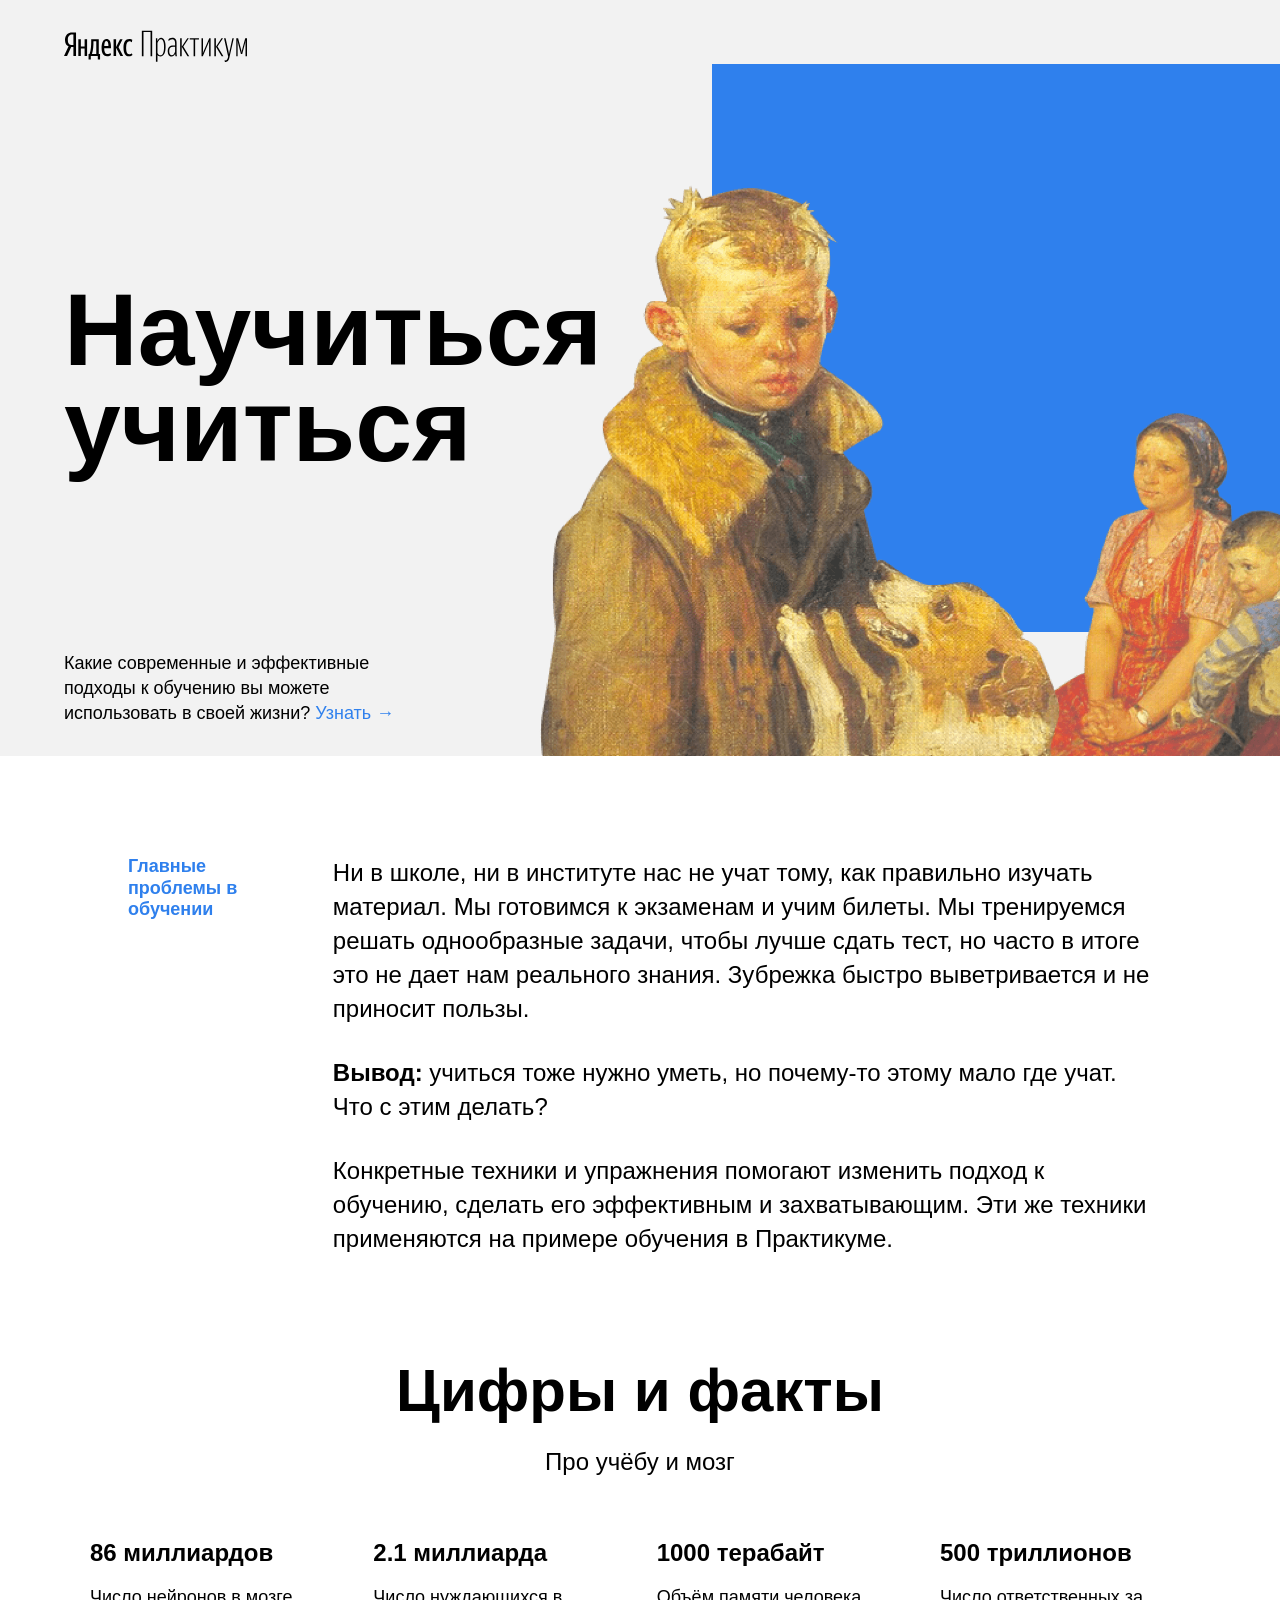
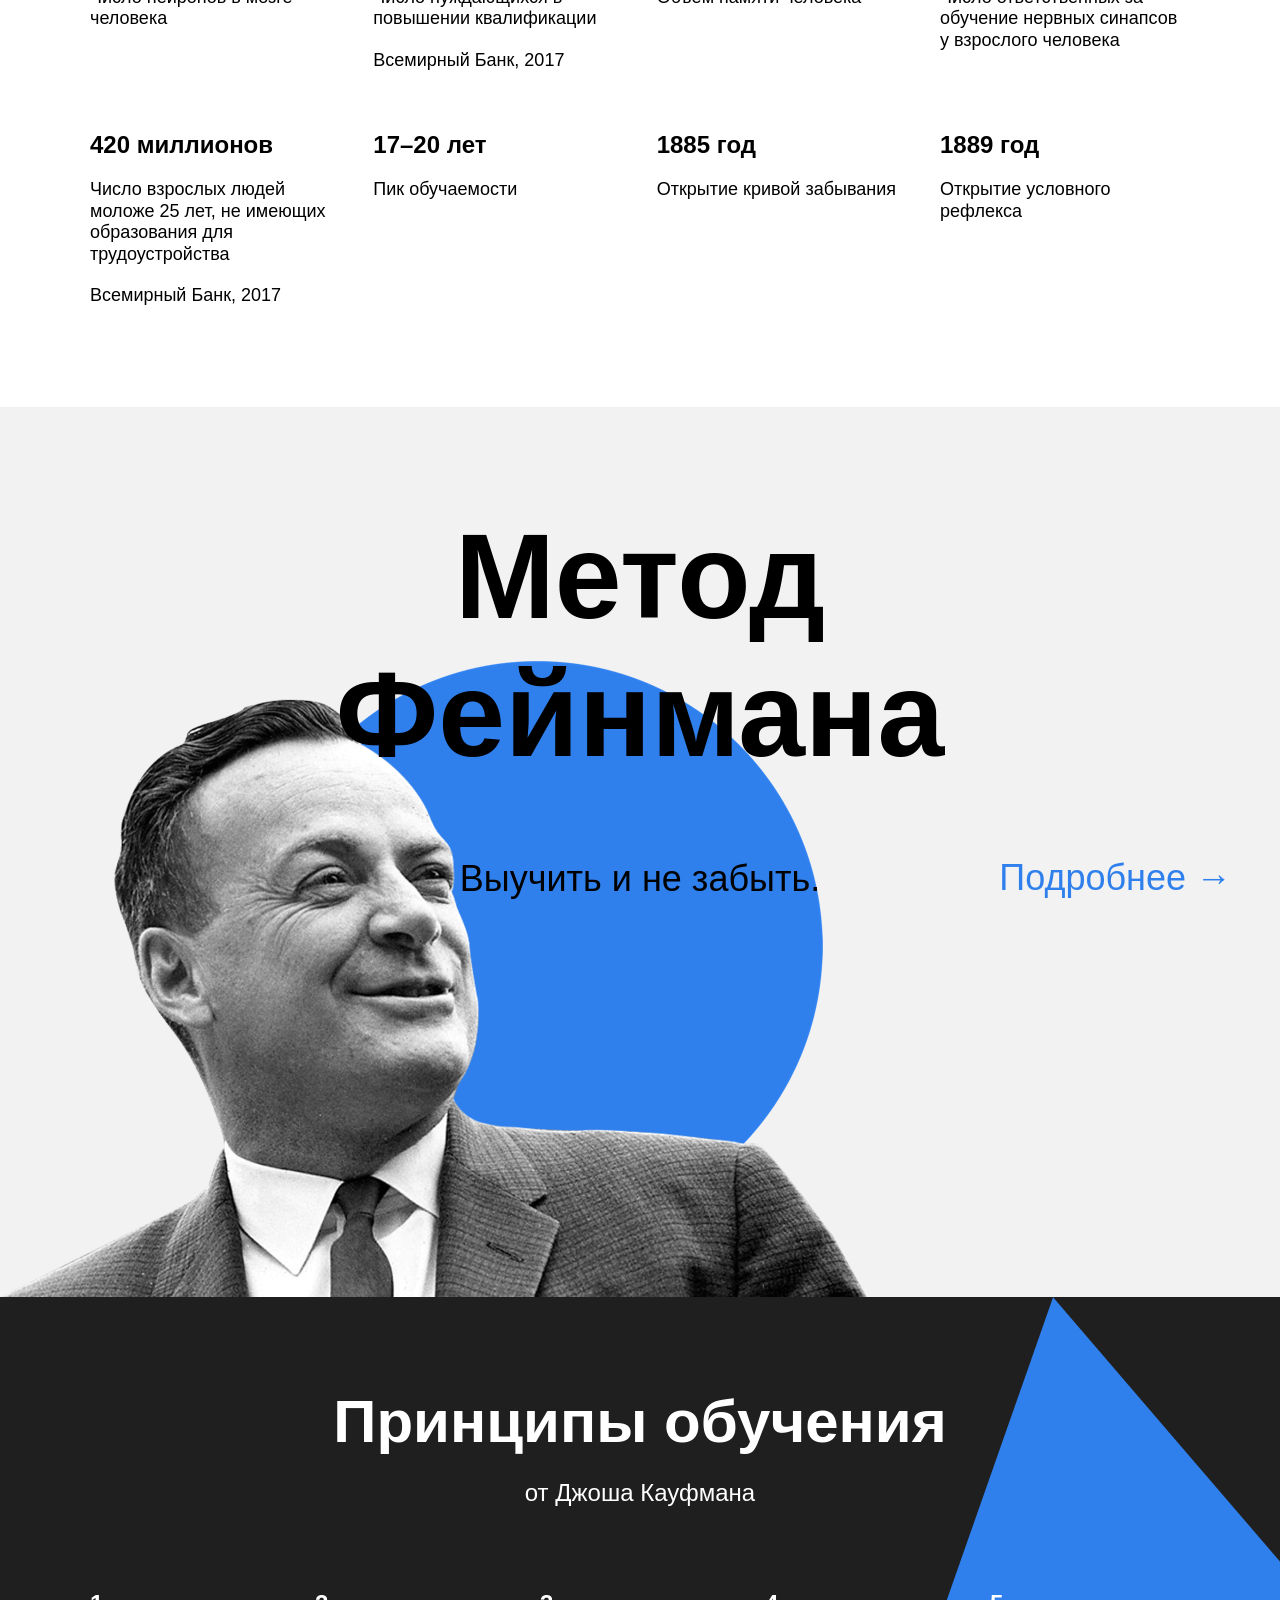
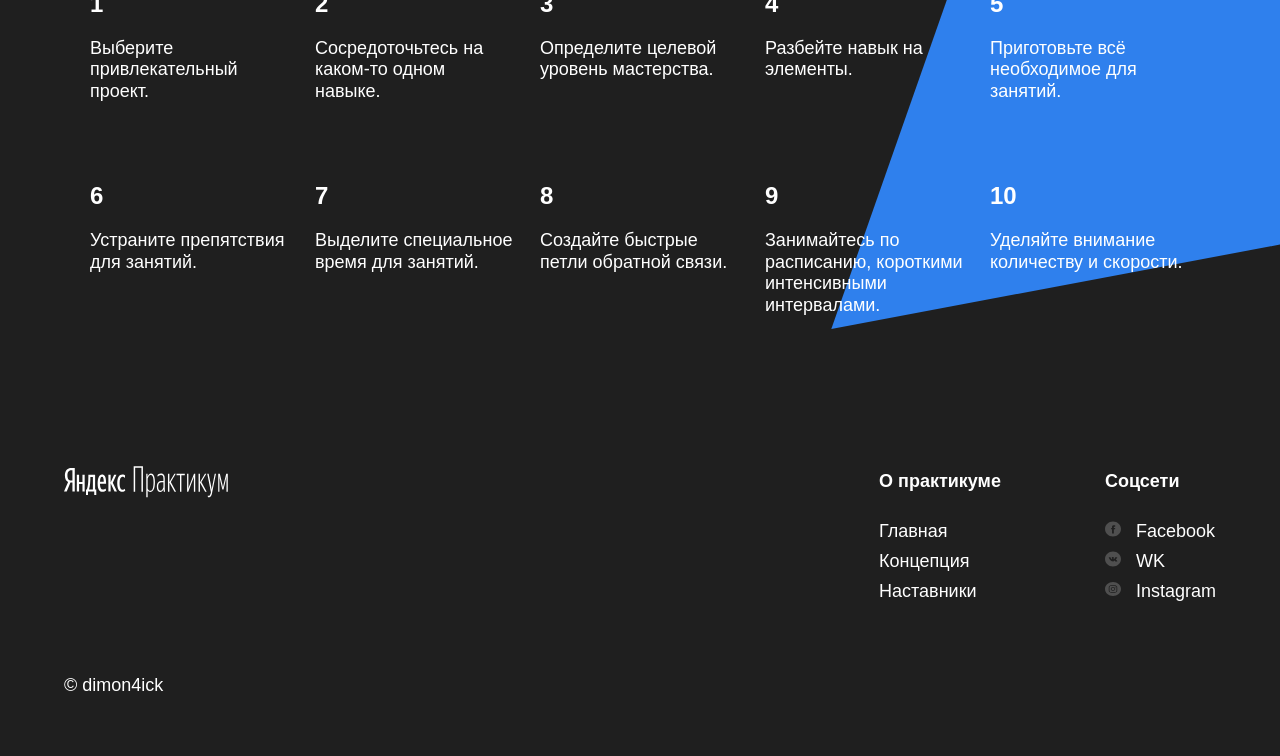
==== commit baac6cdb: "разобрался с мофидикаторами" ====
--- a/index.html
+++ b/index.html
@@ -12,7 +12,7 @@
 <body>
     <div class="page">
         <header class="header">
-            <img src="images/logo.svg" class="logo_place logo_place_header" alt="Лого яндекс практикум">
+            <img src="images/logo.svg" class="logo logo_place_header" alt="Лого яндекс практикум">
             <h1 class="header__title">Научиться учиться</h1>
             <p class="header__subtitle">Какие современные и эффективные подходы к обучению вы можете использовать в
                 своей жизни?<a class="header__link"> Узнать &rarr;</a></p>
@@ -144,7 +144,7 @@
         <footer class="footer">
             <div class="footer__columns">
                 <div class="footer__column footer__column_content_copyright">
-                    <img src="images/logo_white.svg" class="logo_place logo_place_footer" alt="Лого яндекс практикум">
+                    <img src="images/logo_white.svg" class="logo logo_place_footer" alt="Лого яндекс практикум">
                     <p class="footer__author">&copy; dimon4ick</p>
                 </div>
                 <nav class="footer__column footer__column_content_info">
--- a/styles/style.css
+++ b/styles/style.css
@@ -25,7 +25,7 @@
     /* выше установили ограничения для секции */
 }
 
-.logo_place {
+.logo {
     height: 32px;
     max-width: 228px;
 }
@@ -193,6 +193,7 @@
 
 .feynman {
     display: flex;
+    box-sizing: border-box;
     align-items: center;
     flex-direction: column;
     position: relative;
@@ -208,7 +209,6 @@
     font-weight: 600;
     width: 648px;
     text-align: center;
-    /* margin: 100px 0 0 0; */
     margin: 0;
     z-index: 2;
 }
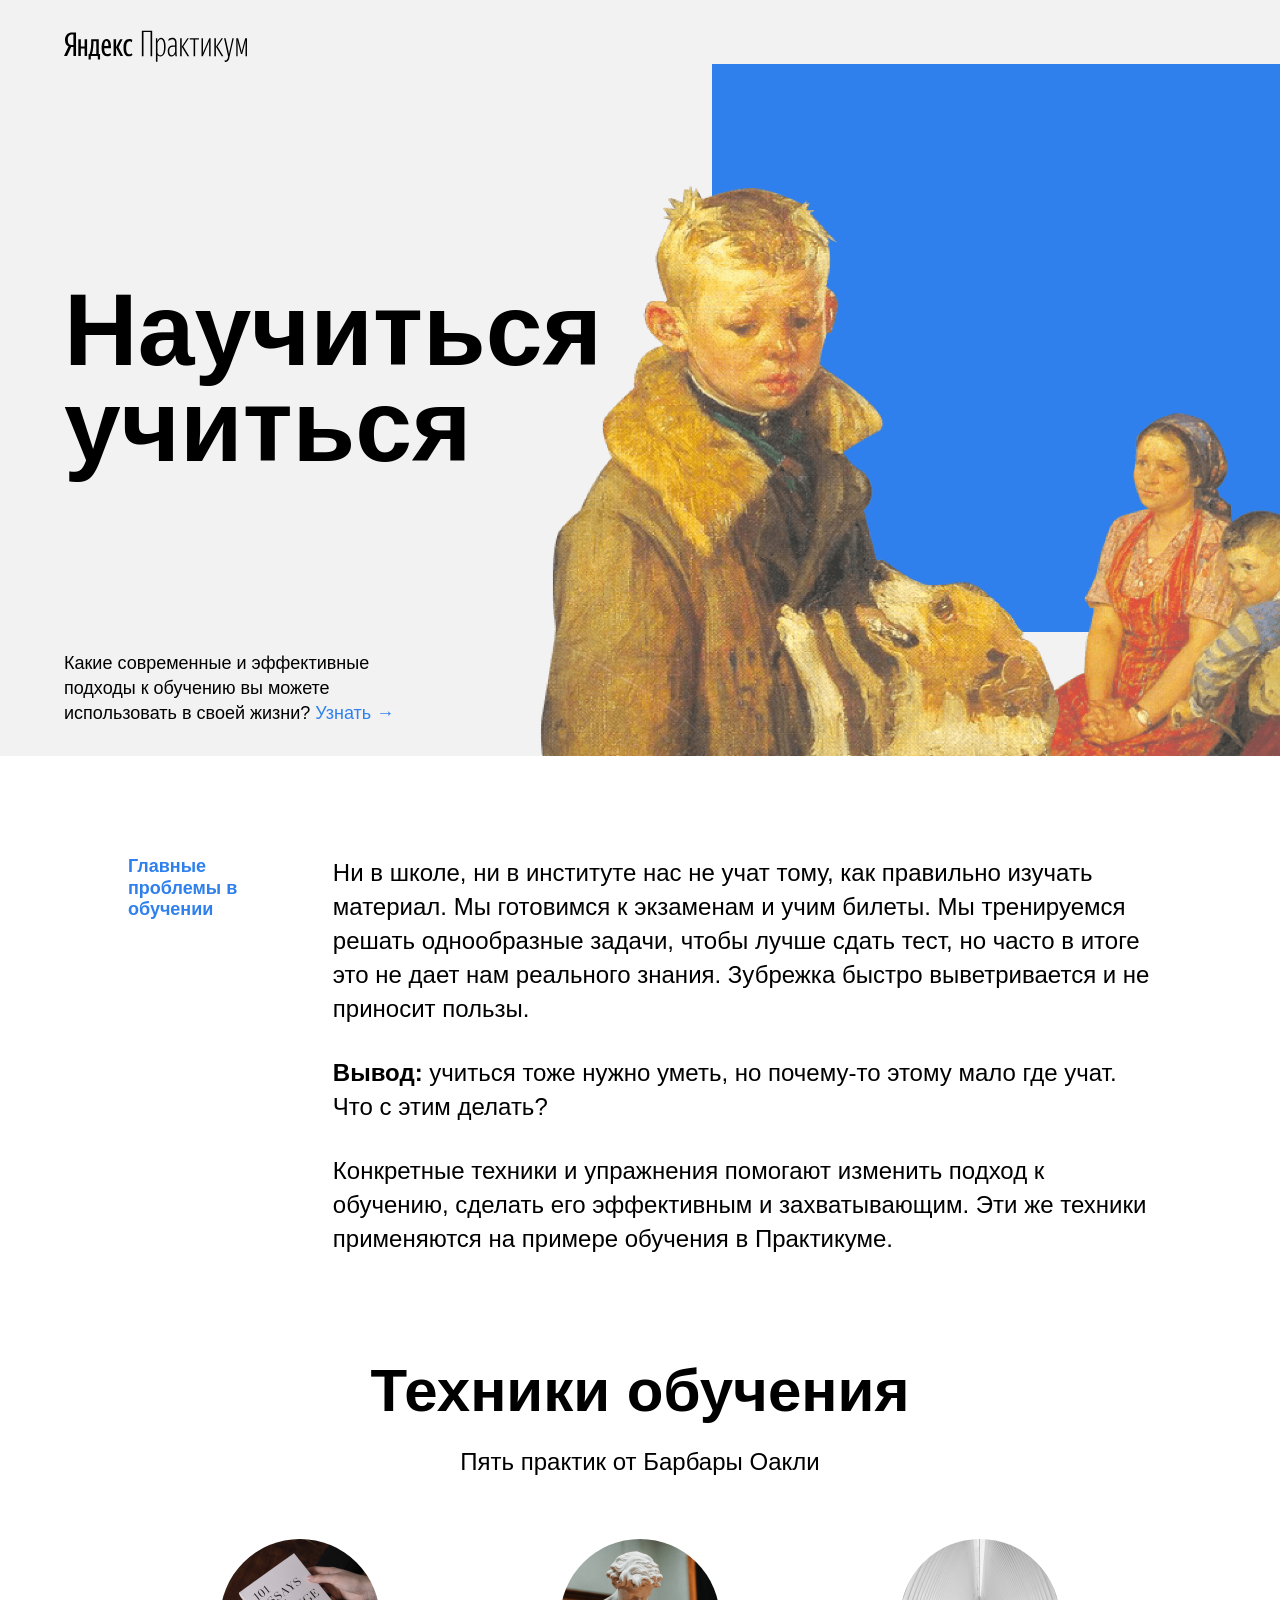
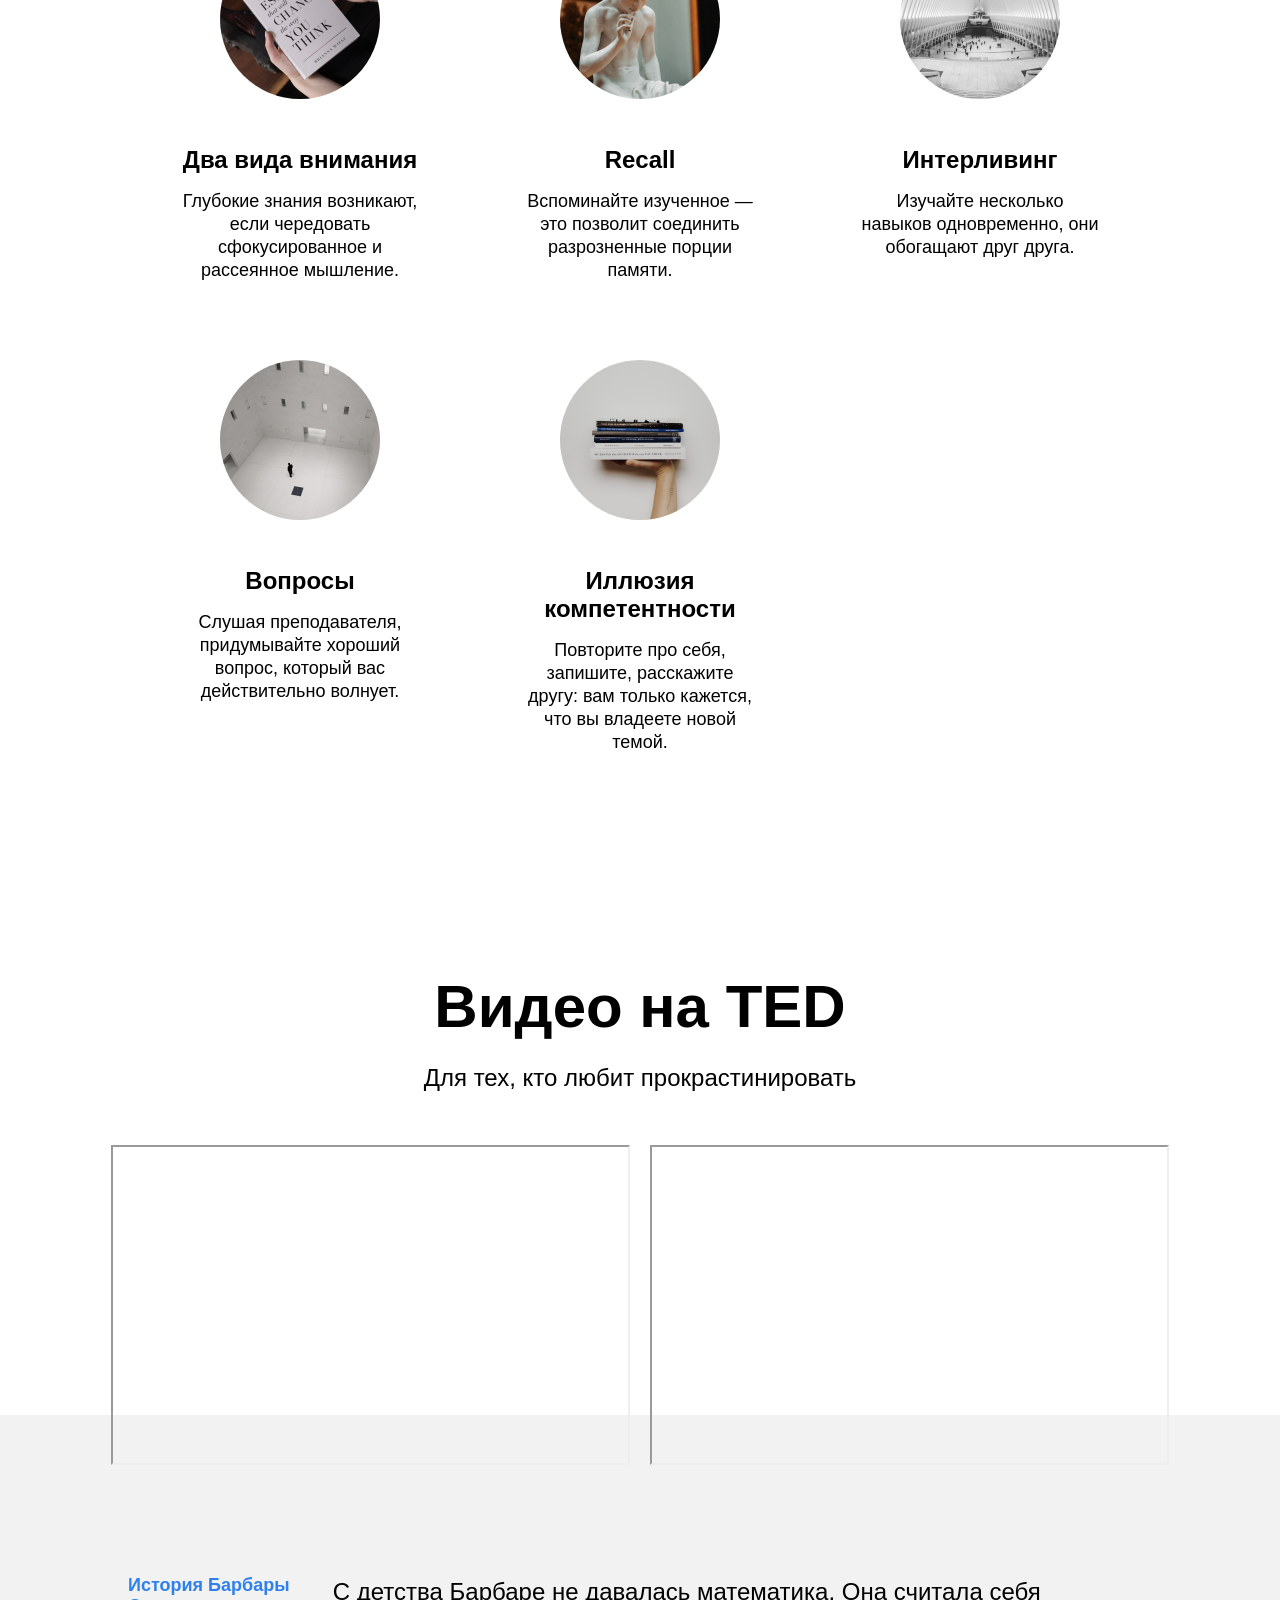
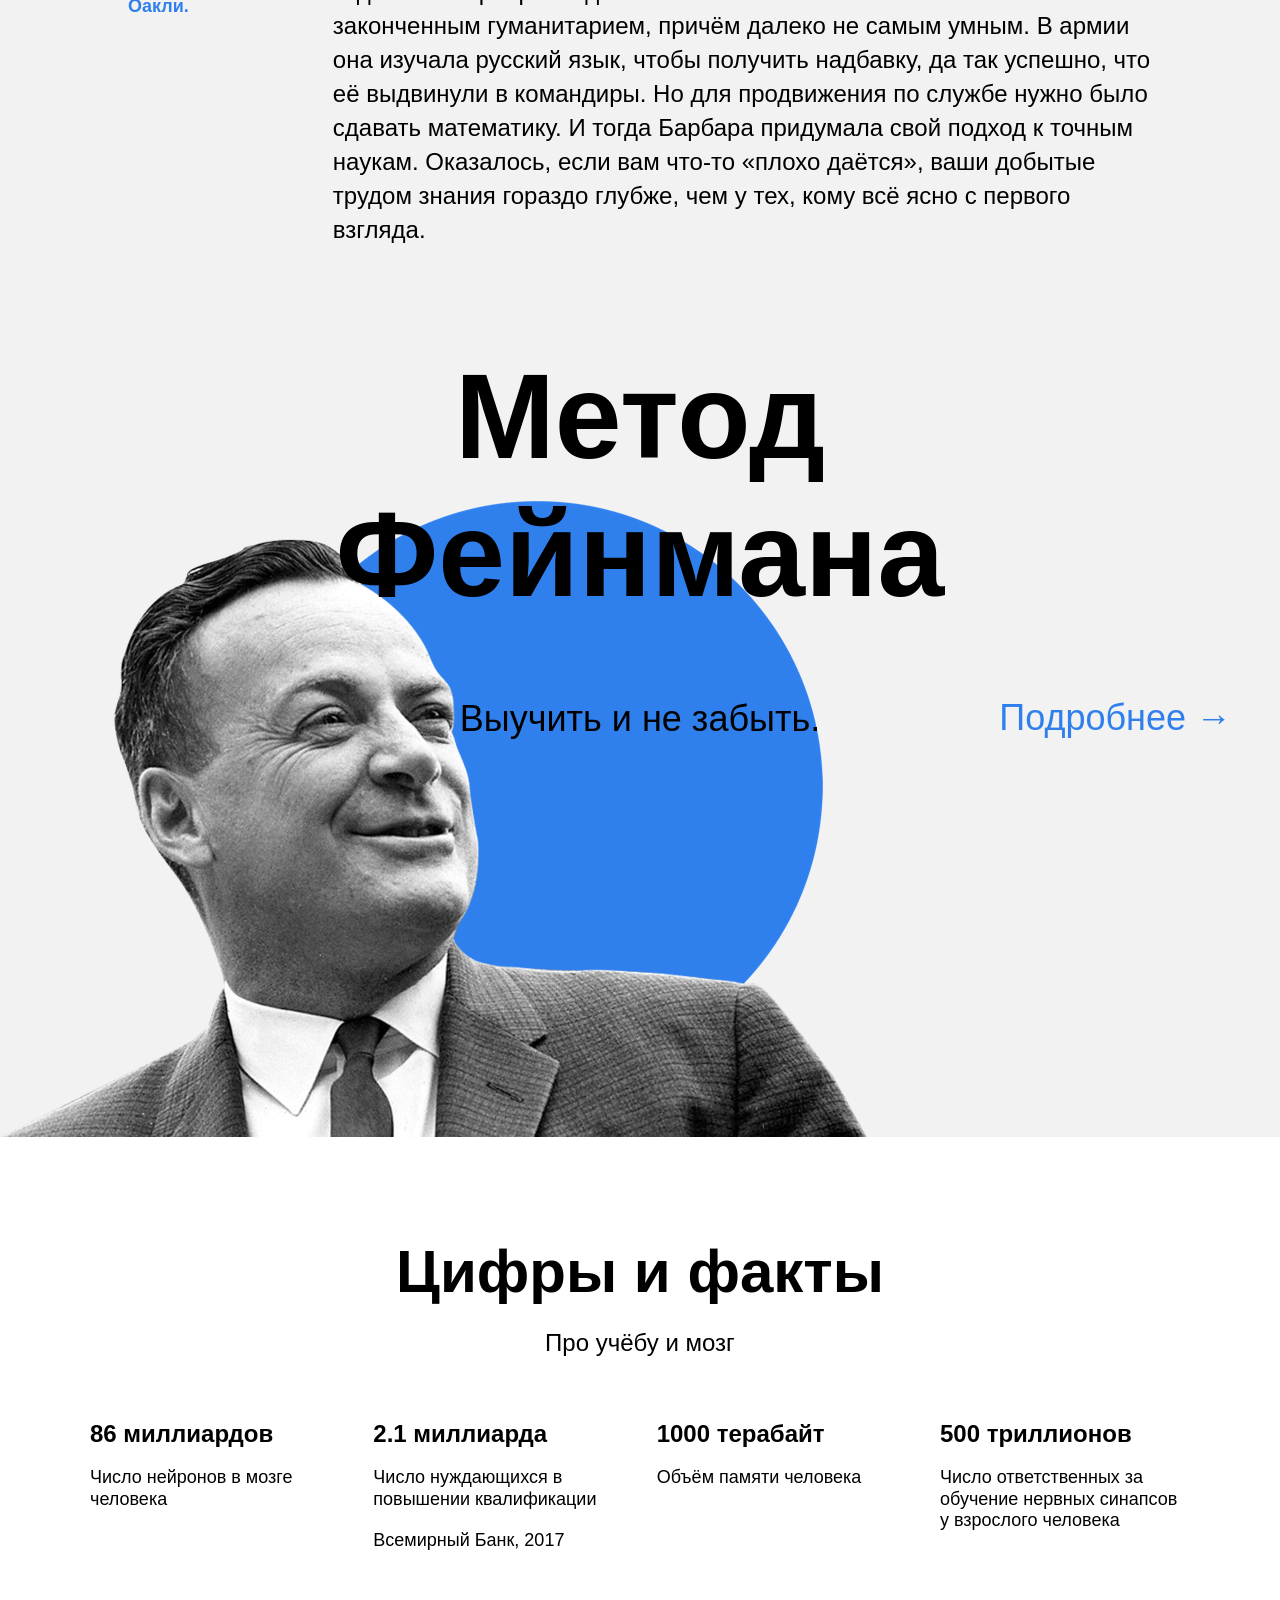
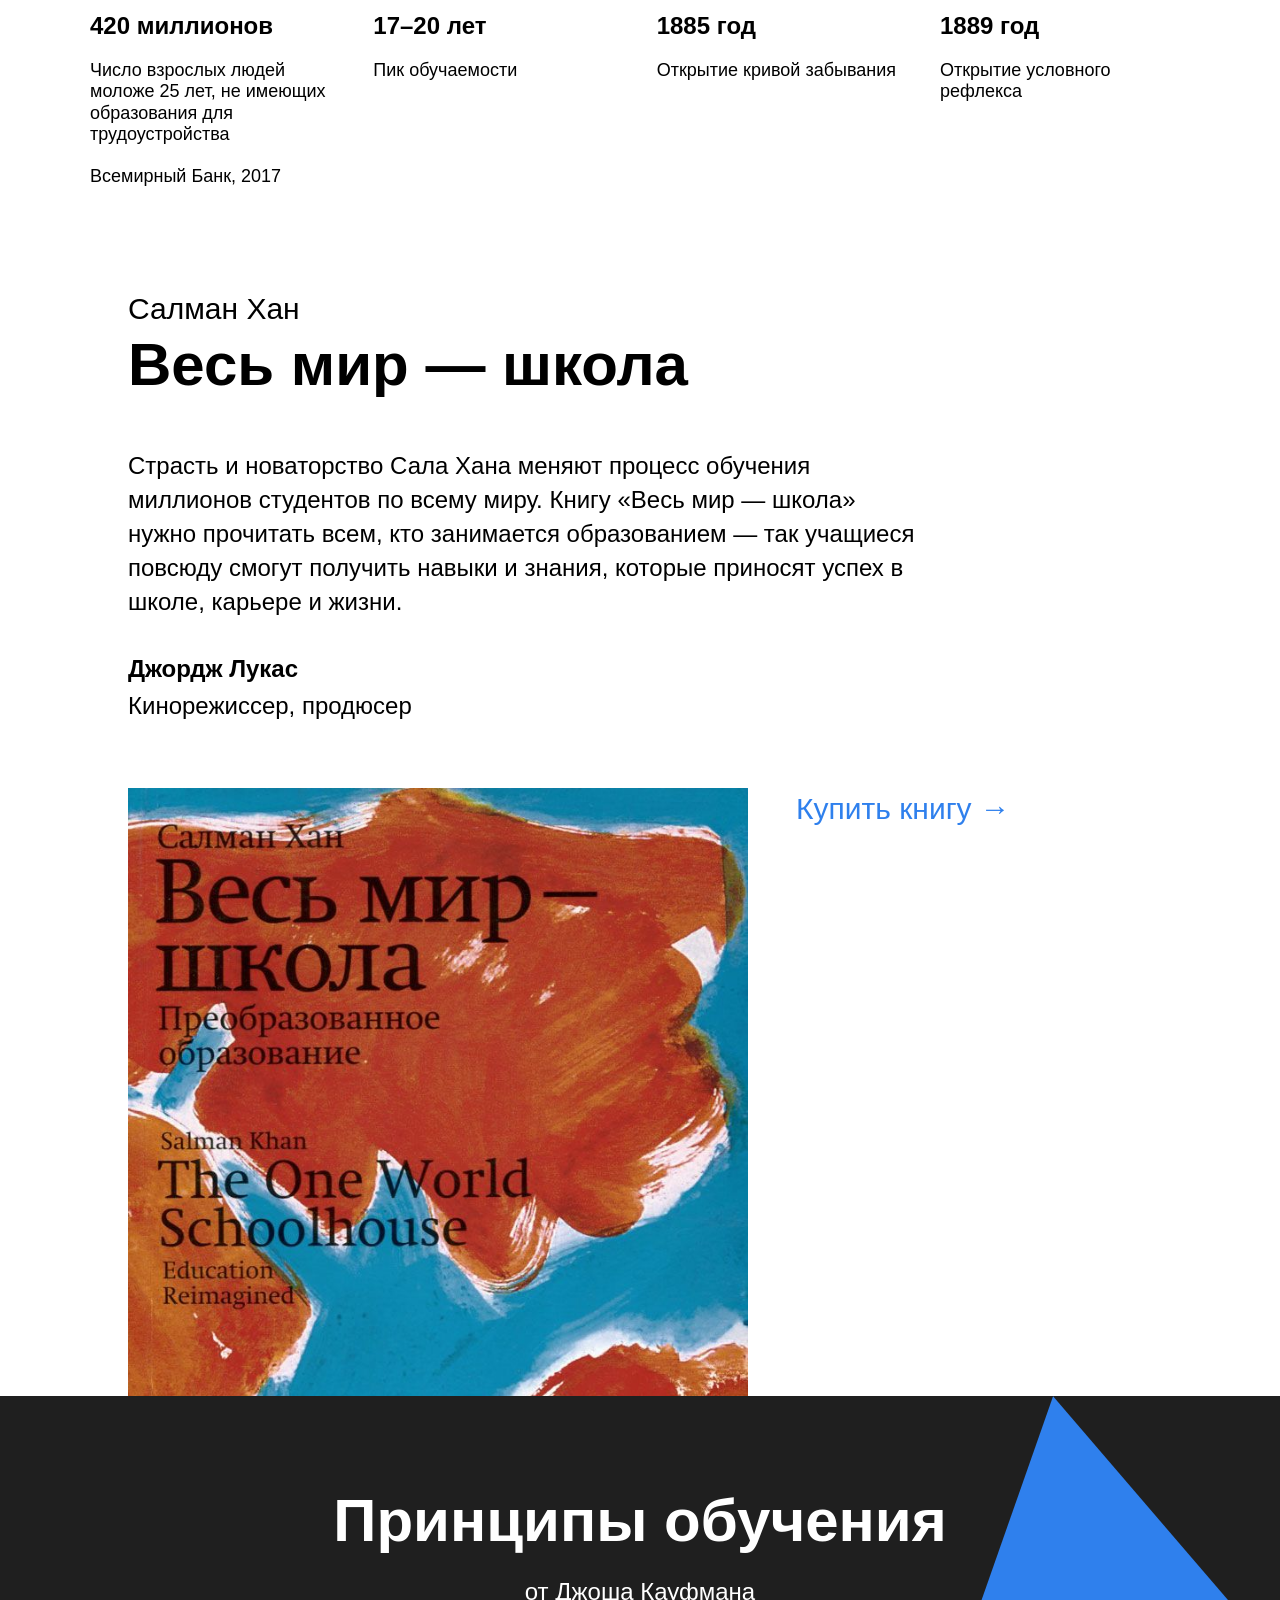
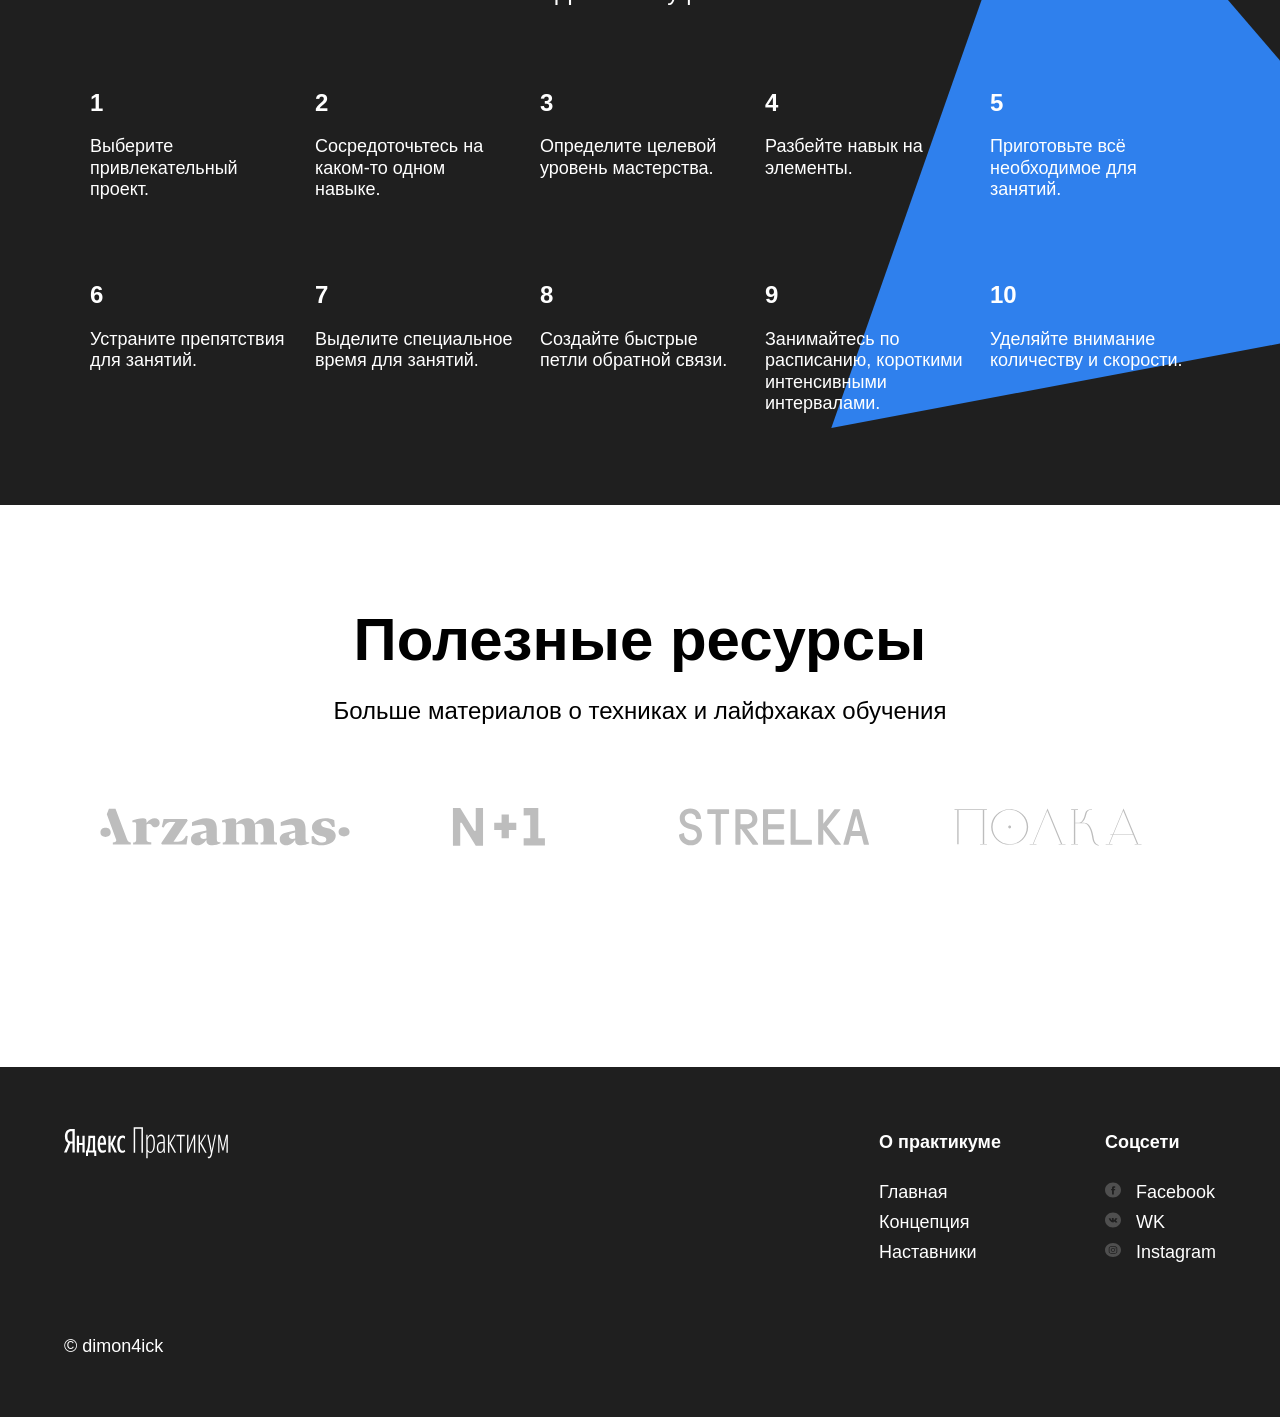
==== commit 958300ed: "Доделал второй спринт" ====
--- a/index.html
+++ b/index.html
@@ -2,8 +2,7 @@
 <html lang="ru">
 
 <head>
-    <link rel="stylesheet" href="styles/style.css">
-    <link rel="stylesheet" href="styles/normalize.css">
+    <link rel="stylesheet" href="pages/index.css">
     <meta charset="UTF-8">
     <meta name="viewport" content="width=device-width, initial-scale=1.0">
     <title>Научиться учиться</title>
@@ -40,64 +39,137 @@
                     </div>
                 </div>
             </section>
-
-            <section class="digits">
-                <h2 class="section-title">Цифры и факты</h2>
-                <p class="section-subtitle">Про учёбу и мозг</p>
-                <ul class="table">
-                    <li class="table__cell">
-                        <h3 class="table__heading">86 миллиардов</h3>
-                        <p class="table__text">Число нейронов в мозге человека</p>
-                    </li>
-                    <li class="table__cell">
-                        <h3 class="table__heading">2.1 миллиарда</h3>
-                        <p class="table__text">Число нуждающихся в повышении квалификации</p>
-                        <p class="table__text">Всемирный Банк, 2017</p>
-                    </li>
-                    <li class="table__cell">
-                        <h3 class="table__heading">1000 терабайт</h3>
-                        <p class="table__text">Объём памяти человека</p>
-                    </li>
-                    <li class="table__cell">
-                        <h3 class="table__heading">500 триллионов</h3>
-                        <p class="table__text">Число ответственных за обучение нервных синапсов у взрослого
-                            человека</p>
-                    </li>
-                    <li class="table__cell">
-                        <h3 class="table__heading">420 миллионов</h3>
-                        <p class="table__text">Число взрослых людей моложе 25 лет, не имеющих образования
-                            для трудоустройства</p>
-                        <p class="table__text">Всемирный Банк, 2017</p>
-                    </li>
-                    <li class="table__cell">
-                        <h3 class="table__heading">17–20 лет</h3>
-                        <p class="table__text">Пик обучаемости</p>
-                    </li>
-                    <li class="table__cell">
-                        <h3 class="table__heading">1885 год</h3>
-                        <p class="table__text">Открытие кривой забывания</p>
-                    </li>
-                    <li class="table__cell">
-                        <h3 class="table__heading">1889 год</h3>
-                        <p class="table__text">Открытие условного рефлекса</p>
+            <section class="techniques">
+                <h2 class="section-title">Техники обучения</h2>
+                <p class="section-subtitle">Пять практик от Барбары Оакли</p>
+                <ul class="cards">
+                    <li class="cards__item">
+                        <img class="cards__image" src="images/cards-attention.png"
+                            alt="Книга:'101 эссе которые поменяют ваш ход мыслей'">
+                        <h3 class="cards__title">Два вида внимания</h3>
+                        <p class="cards__description">Глубокие знания возникают, если чередовать сфокусированное и
+                            рассеянное мышление.</p>
+                    </li>
+                    <li class="cards__item">
+                        <img class="cards__image" src="images/cards-recall.png" alt="статуя курит">
+                        <h3 class="cards__title">Recall</h3>
+                        <p class="cards__description">Вспоминайте изученное — это позволит соединить разрозненные порции
+                            памяти.</p>
+                    </li>
+                    <li class="cards__item">
+                        <img class="cards__image" src="images/cards-interliving.png" alt="корабль или мост">
+                        <h3 class="cards__title">Интерливинг</h3>
+                        <p class="cards__description">Изучайте несколько навыков одновременно, они обогащают друг друга.
+                        </p>
+                    </li>
+                    <li class="cards__item">
+                        <img class="cards__image" src="images/cards-question.png" alt="???">
+                        <h3 class="cards__title">Вопросы</h3>
+                        <p class="cards__description">Слушая преподавателя, придумывайте хороший вопрос, который вас
+                            действительно волнует.</p>
+                    </li>
+                    <li class="cards__item">
+                        <img class="cards__image" src="images/cards-competence.png" alt="стопка книг">
+                        <h3 class="cards__title">Иллюзия компетентности</h3>
+                        <p class="cards__description">Повторите про себя, запишите, расскажите другу: вам только
+                            кажется, что вы владеете новой темой.</p>
                     </li>
                 </ul>
             </section>
-
+            <section class="video">
+                <h2 class="section-title">Видео нa TED</h2>
+                <p class="section-subtitle">Для тех, кто любит прокрастинировать</p>
+                <div class="videos">
+                    <iframe src="https://www.youtube.com/watch?v=arj7oStGLkU" class="video__iframe"></iframe>
+                    <iframe src="https://www.youtube.com/watch?v=5MgBikgcWnY" class="video__iframe"></iframe>
+                </div>
+            </section>
+            <section class="oakley">
+                <div class="two-columns">
+                    <h3 class="two-columns__brief">
+                        История Барбары Оакли.
+                    </h3>
+                    <div class="two-columns__main-text">
+                        <p class="two-columns__paragraph">С детства Барбаре не давалась математика. Она считала себя
+                            законченным гуманитарием, причём далеко не самым умным. В армии она изучала русский язык,
+                            чтобы получить надбавку, да так успешно, что её выдвинули в командиры. Но для продвижения по
+                            службе нужно было сдавать математику. И тогда Барбара придумала свой подход к точным наукам.
+                            Оказалось, если вам что-то «плохо даётся», ваши добытые трудом знания гораздо глубже, чем у
+                            тех, кому всё ясно с первого взгляда.</p>
+                    </div>
+                </div>
+            </section>
             <section class="feynman">
                 <h2 class="feynman__title">Метод Фейнмана</h2>
                 <p class="feynman__subtitle">Выучить и не забыть.</p>
                 <a class="feynman__link">Подробнее &rarr;</a>
                 <img src="images/feinman.png" alt="Фенйман" class="feynman__image">
             </section>
-
+            <section class="digits">
+                <h2 class="section-title">Цифры и факты</h2>
+                <p class="section-subtitle">Про учёбу и мозг</p>
+                <ul class="table">
+                    <li class="table__cell">
+                        <h3 class="table__heading">86 миллиардов</h3>
+                        <p class="table__text">Число нейронов в мозге человека</p>
+                    </li>
+                    <li class="table__cell">
+                        <h3 class="table__heading">2.1 миллиарда</h3>
+                        <p class="table__text">Число нуждающихся в повышении квалификации</p>
+                        <p class="table__text">Всемирный Банк, 2017</p>
+                    </li>
+                    <li class="table__cell">
+                        <h3 class="table__heading">1000 терабайт</h3>
+                        <p class="table__text">Объём памяти человека</p>
+                    </li>
+                    <li class="table__cell">
+                        <h3 class="table__heading">500 триллионов</h3>
+                        <p class="table__text">Число ответственных за обучение нервных синапсов у взрослого
+                            человека</p>
+                    </li>
+                    <li class="table__cell">
+                        <h3 class="table__heading">420 миллионов</h3>
+                        <p class="table__text">Число взрослых людей моложе 25 лет, не имеющих образования
+                            для трудоустройства</p>
+                        <p class="table__text">Всемирный Банк, 2017</p>
+                    </li>
+                    <li class="table__cell">
+                        <h3 class="table__heading">17–20 лет</h3>
+                        <p class="table__text">Пик обучаемости</p>
+                    </li>
+                    <li class="table__cell">
+                        <h3 class="table__heading">1885 год</h3>
+                        <p class="table__text">Открытие кривой забывания</p>
+                    </li>
+                    <li class="table__cell">
+                        <h3 class="table__heading">1889 год</h3>
+                        <p class="table__text">Открытие условного рефлекса</p>
+                    </li>
+                </ul>
+            </section>
+            <section class="khan">
+                <div class="khan__cantainer">
+                    <h3 class="khan__author">Салман Хан</h3>
+                    <p class="khan__title">Весь мир — школа</p>
+                    <p class="khan__quote">Страсть и новаторство Сала Хана меняют процесс обучения миллионов студентов
+                        по всему миру. Книгу «Весь мир — школа» нужно прочитать всем, кто занимается образованием — так
+                        учащиеся повсюду смогут получить навыки и знания, которые приносят успех в школе, карьере и
+                        жизни.</p>
+                    <p class="khan__quote-author">Джордж Лукас</p>
+                    <p class="khan__quote-author-subline">Кинорежиссер, продюсер</p>
+                </div>
+                <div class="book-container">
+                    <img class="book-pic" src="images/khan-book.jpg" alt="книга: 'Весь мир — школа'">
+                    <a class="buy-link">Купить книгу &rarr;</a>
+                </div>
+            </section>
             <section class="kaufman">
                 <h2 class="section-title section-title_theme_dark">Принципы обучения</h2>
                 <p class="section-subtitle section-subtitle_theme_dark">от Джоша Кауфмана</p>
                 <ul class="table table_theme_dark">
                     <li class="table__cell table__cell_theme_dark">
                         <h3 class="table__heading table__heading_theme_dark">1</h3>
-                            <p class="table__text table__text_theme_dark">Выберите привлекательный проект.</p>
+                        <p class="table__text table__text_theme_dark">Выберите привлекательный проект.</p>
                     </li>
                     <li class="table__cell table__cell_theme_dark">
                         <h3 class="table__heading table__heading_theme_dark">2</h3>
@@ -138,6 +210,16 @@
                     </li>
                 </ul>
                 <div src="images/triangle.svg" class="kaufman__image"></div>
+            </section>
+            <section class="resources">
+                <h2 class="section-title">Полезные ресурсы</h2>
+                <p class="section-subtitle">Больше материалов о техниках и лайфхаках обучения</p>
+                <div class="resources__logo-zone">
+                    <a url="#"><img src="images/resources-arzamas.svg" class="resources__link"></a>
+                    <a url="#"><img src="images/resources-n1.svg" class="resources__link"></a>
+                    <a url="#"><img src="images/resources-strelka.svg" class="resources__link"></a>
+                    <a url="#"><img src="images/resources-polka.svg" class="resources__link"></a>
+                </div>
             </section>
         </main>
 
--- a/pages/index.css
+++ b/pages/index.css
@@ -0,0 +1,31 @@
+@import url(../blocks/root/root.css);
+
+@import url(../styles/normalize.css);
+
+@import url(../blocks/footer/footer.css);
+
+@import url(../blocks/feynman/feynman.css);
+
+@import url(../blocks/table/table.css);
+
+@import url(../blocks/kaufman/kaufman.css);
+
+@import url(../blocks/kaufman/triangle_rotation.css);
+
+@import url(../blocks/kaufman/_theme/kaufman_theme_dark.css);
+
+@import url(../blocks/two-columns/two-columns.css);
+
+@import url(../blocks/header/header.css);
+
+@import url(../blocks/header/square_rotation.css);
+
+@import url(../blocks/techniques/techniques.css);
+
+@import url(../blocks/video/video.css);
+
+@import url(../blocks/oakley/oakley.css);
+
+@import url(../blocks/khan/khan.css);
+
+@import url(../blocks/resources/resources.css);
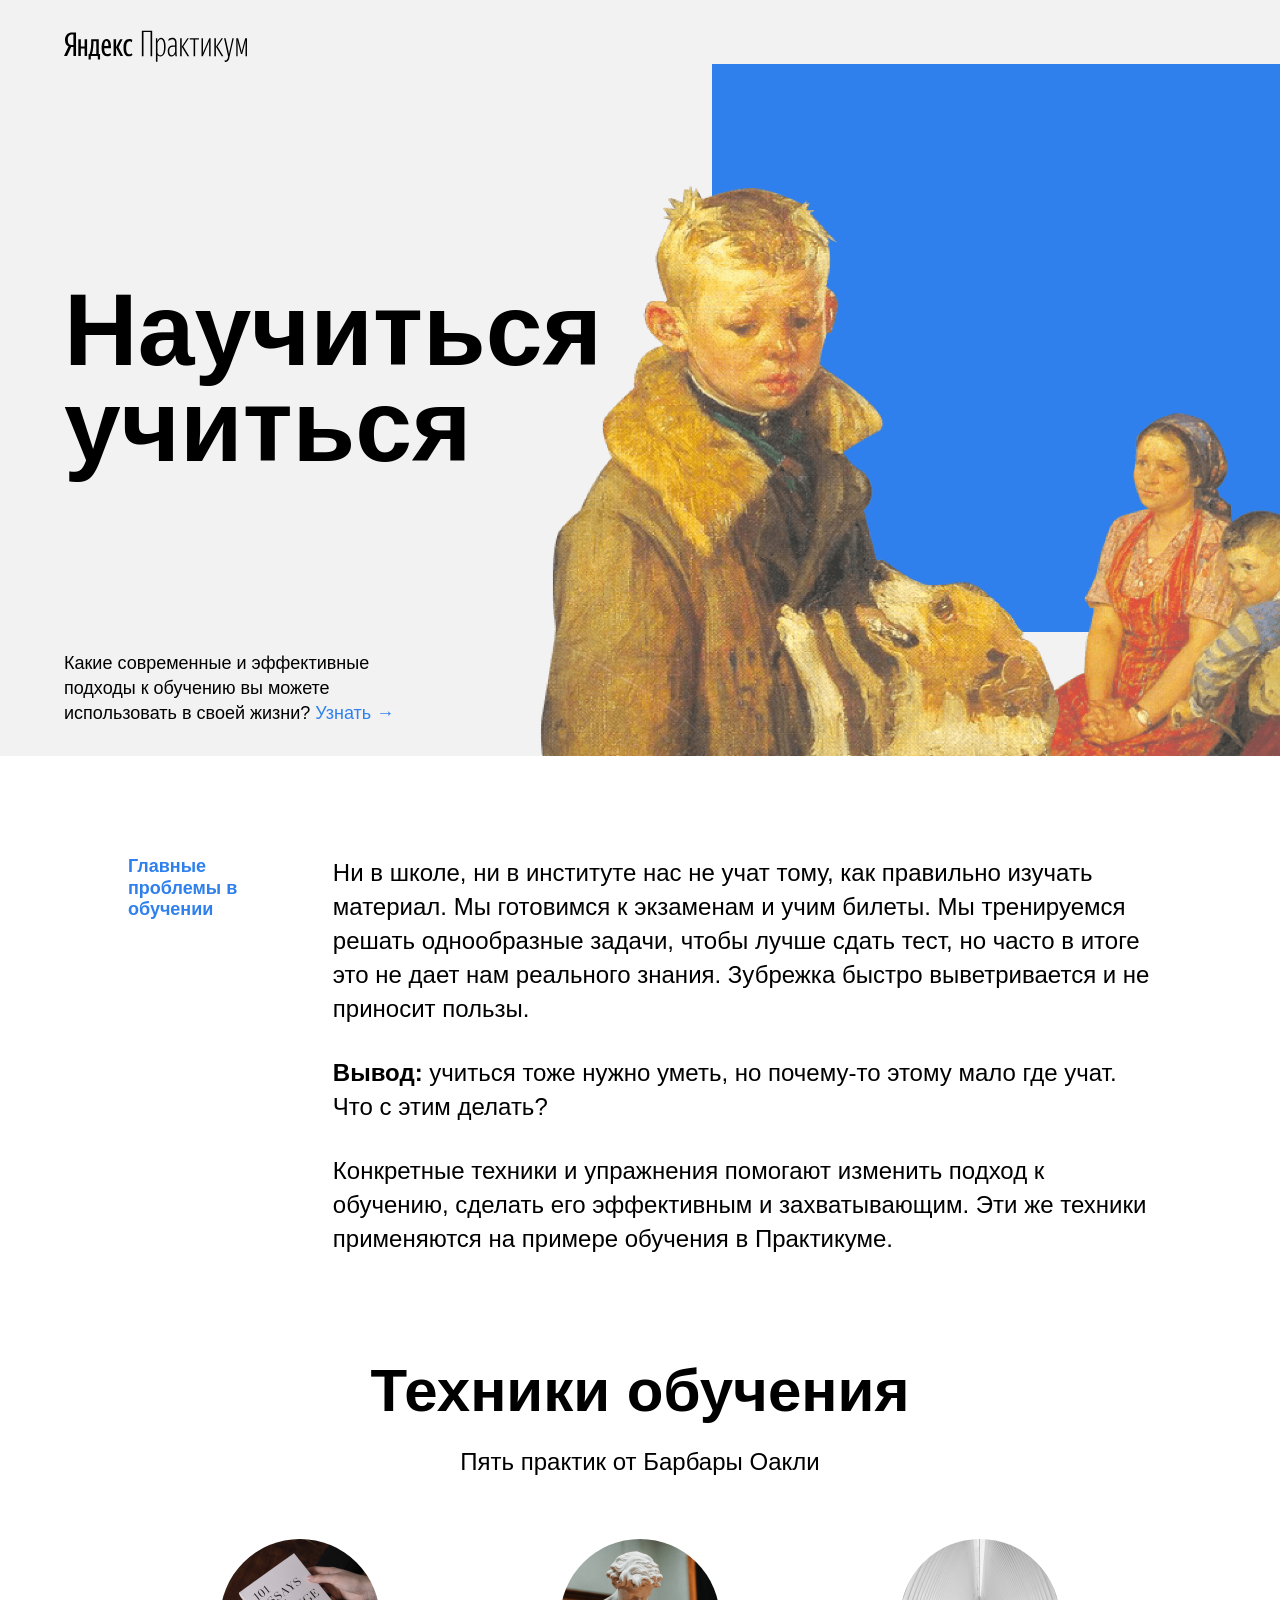
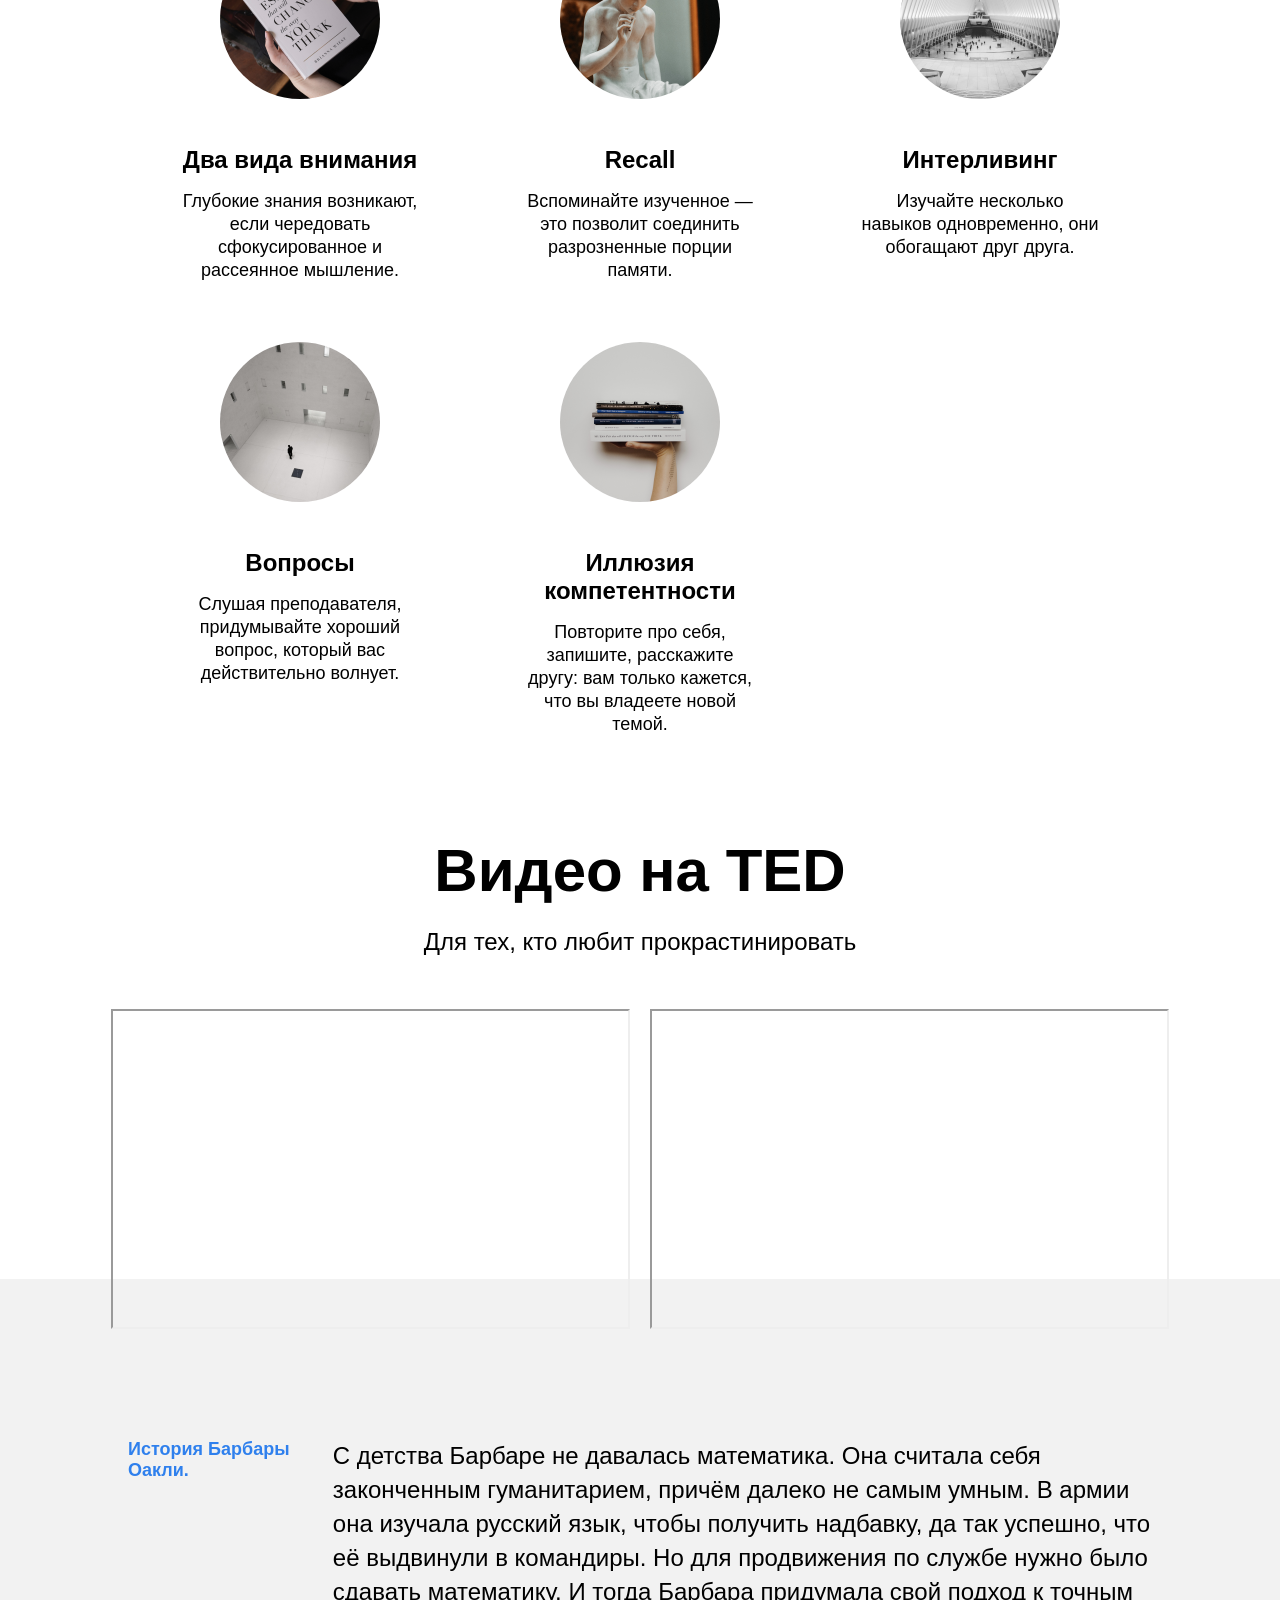
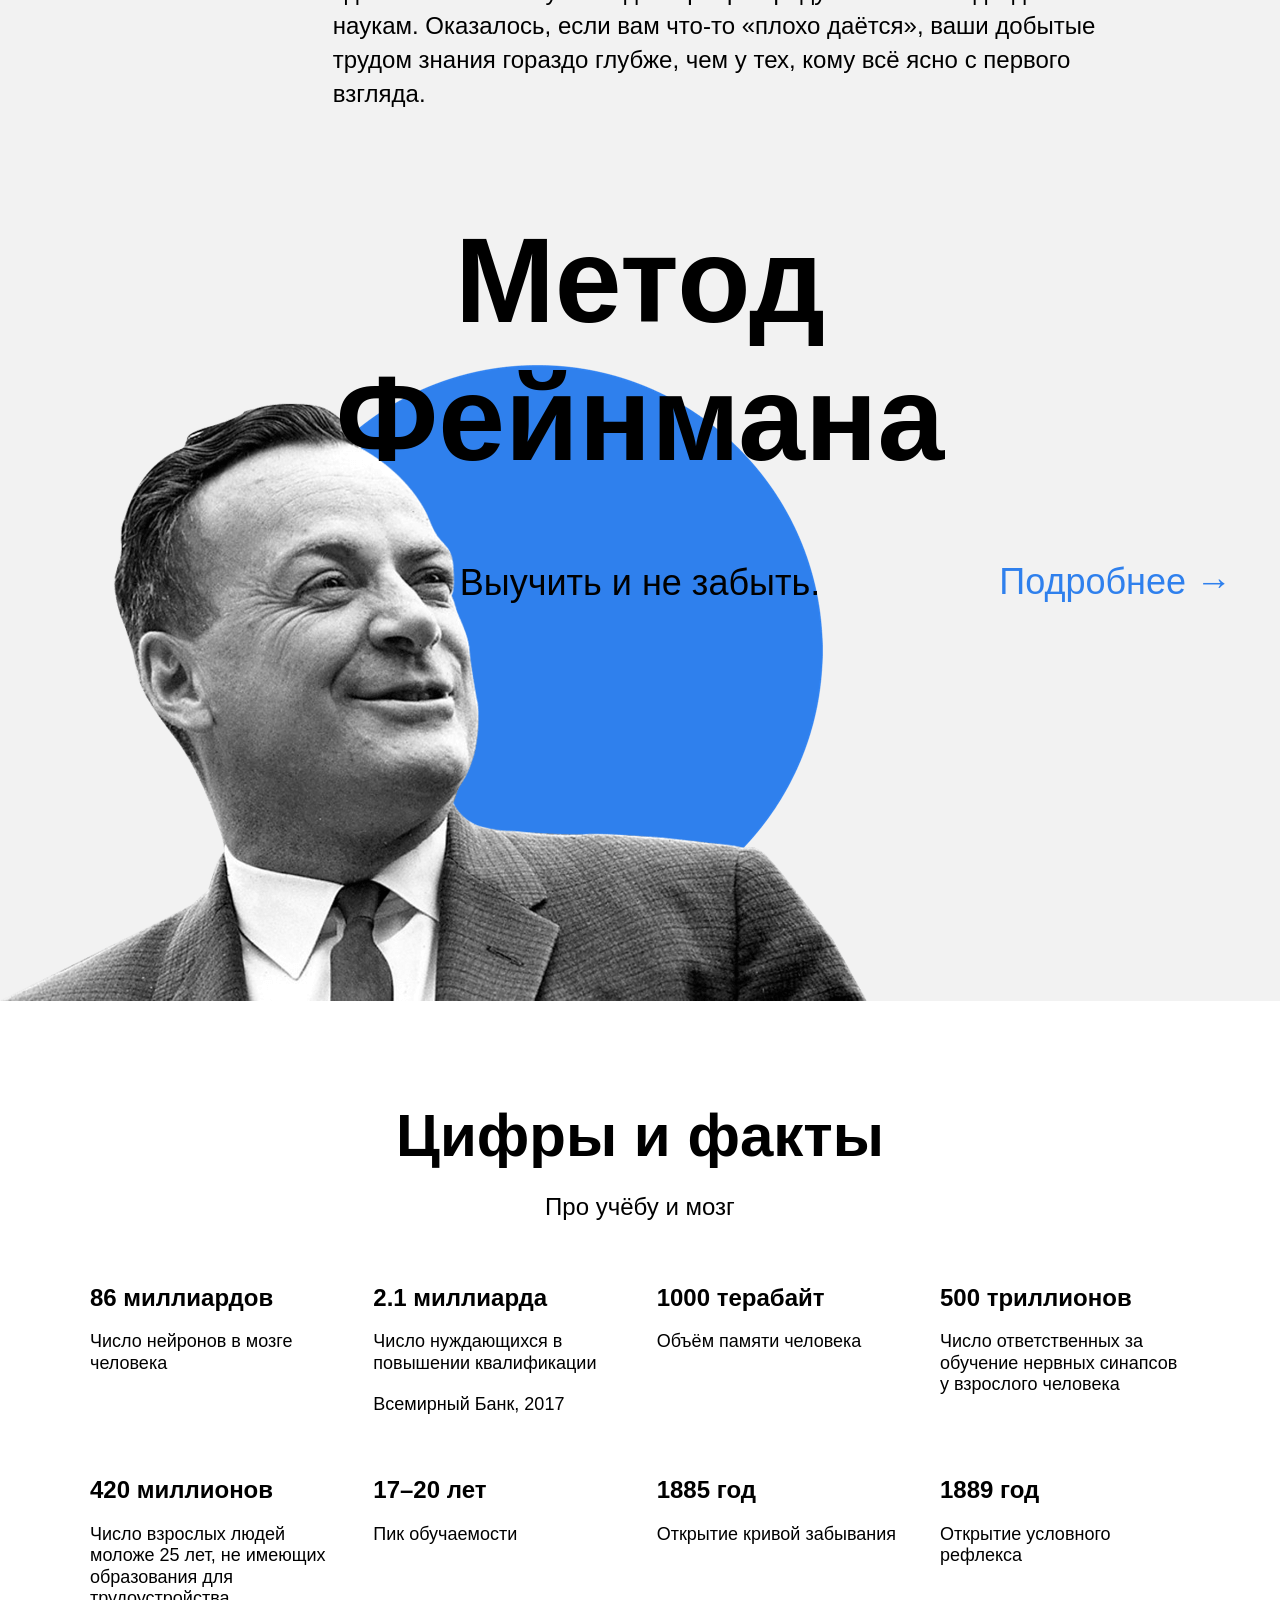
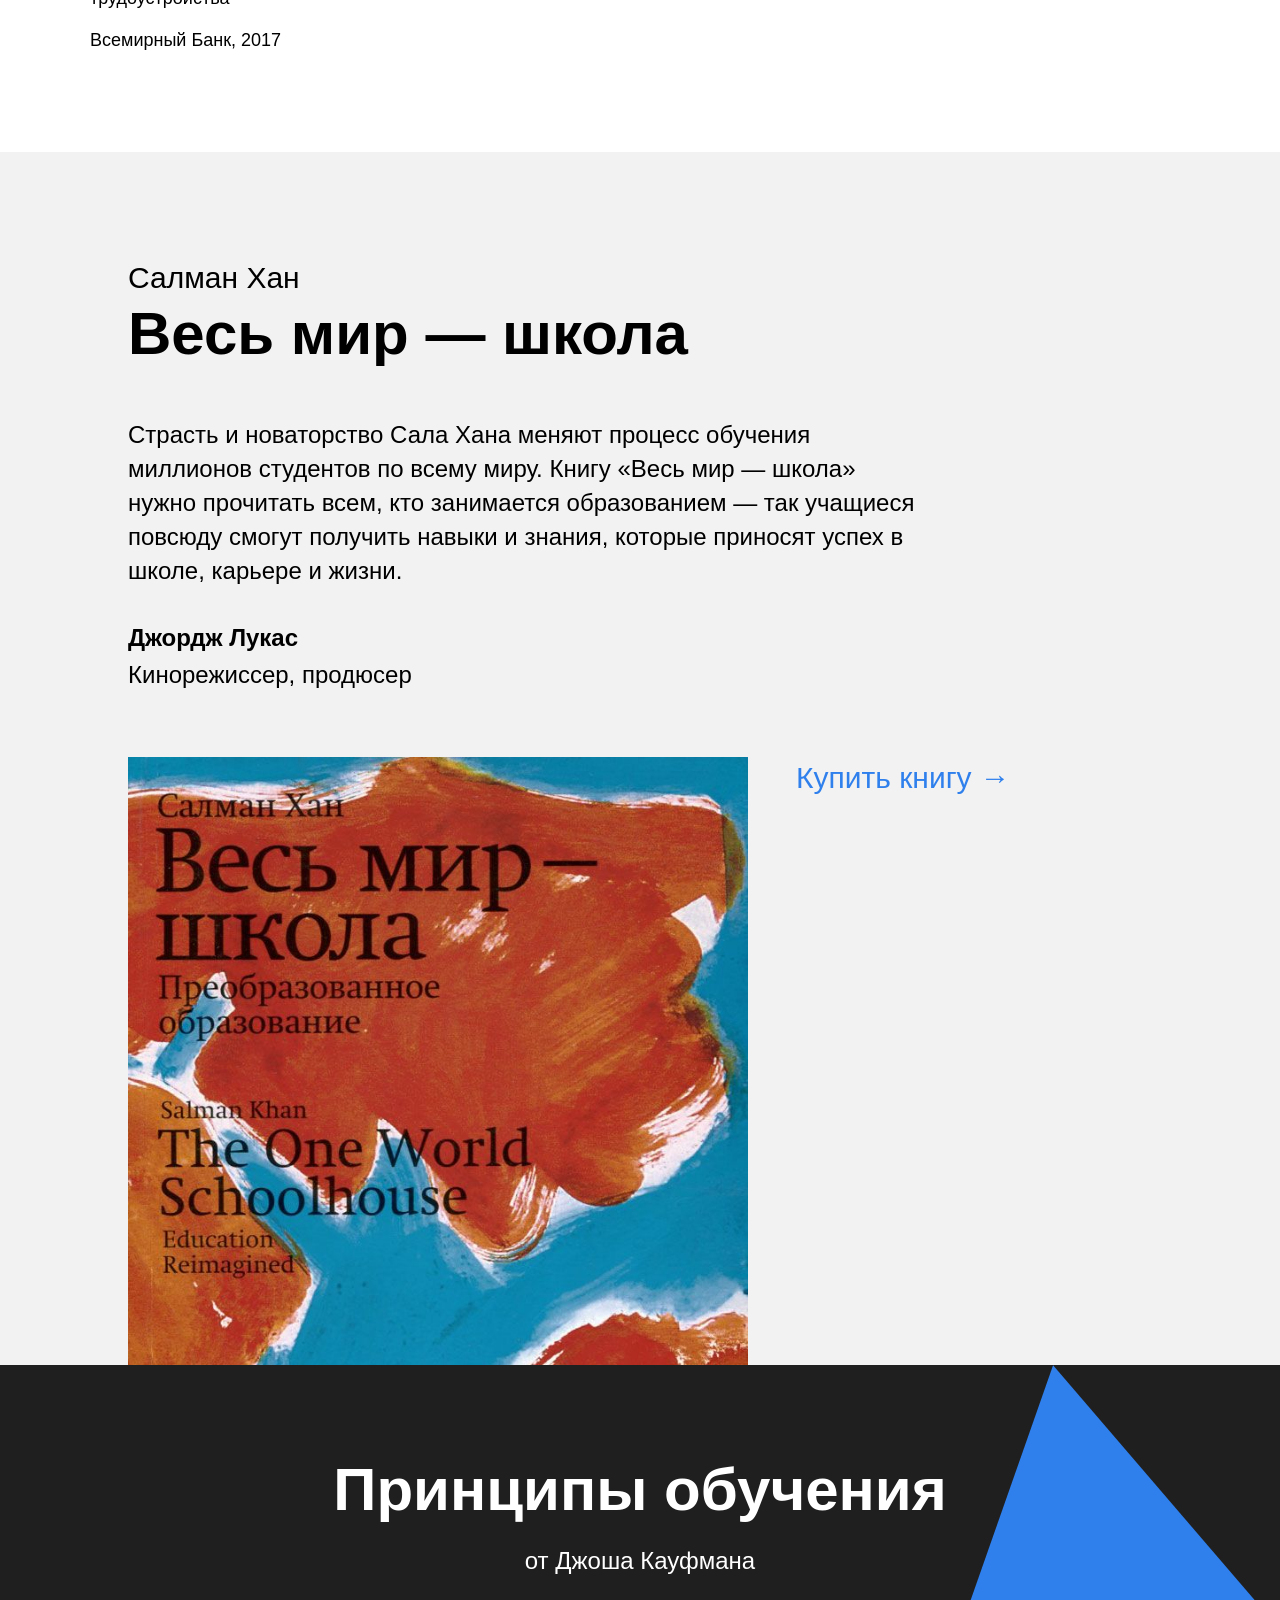
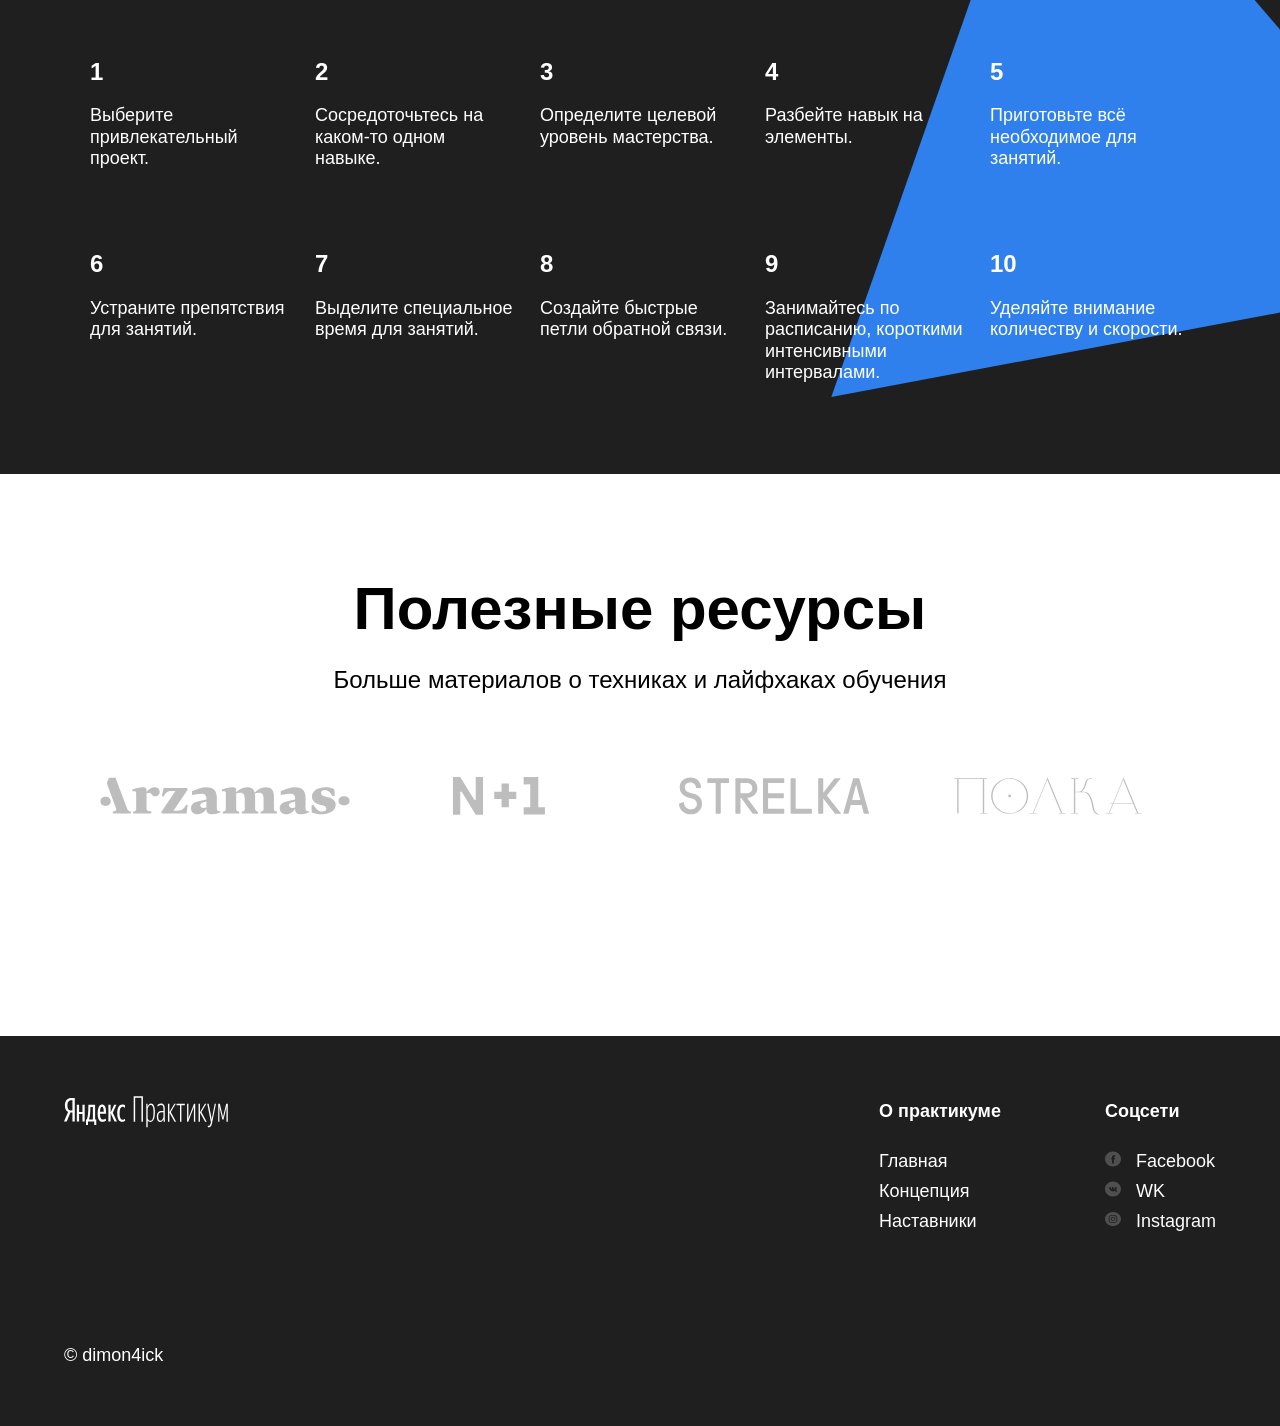
==== commit c9889ee8: "Исправил ошибки второго спринта" ====
--- a/index.html
+++ b/index.html
@@ -79,7 +79,7 @@
             <section class="video">
                 <h2 class="section-title">Видео нa TED</h2>
                 <p class="section-subtitle">Для тех, кто любит прокрастинировать</p>
-                <div class="videos">
+                <div class="video__iframes">
                     <iframe src="https://www.youtube.com/watch?v=arj7oStGLkU" class="video__iframe"></iframe>
                     <iframe src="https://www.youtube.com/watch?v=5MgBikgcWnY" class="video__iframe"></iframe>
                 </div>
@@ -148,7 +148,7 @@
                 </ul>
             </section>
             <section class="khan">
-                <div class="khan__cantainer">
+                <div class="khan__container">
                     <h3 class="khan__author">Салман Хан</h3>
                     <p class="khan__title">Весь мир — школа</p>
                     <p class="khan__quote">Страсть и новаторство Сала Хана меняют процесс обучения миллионов студентов
@@ -157,10 +157,10 @@
                         жизни.</p>
                     <p class="khan__quote-author">Джордж Лукас</p>
                     <p class="khan__quote-author-subline">Кинорежиссер, продюсер</p>
-                </div>
-                <div class="book-container">
-                    <img class="book-pic" src="images/khan-book.jpg" alt="книга: 'Весь мир — школа'">
-                    <a class="buy-link">Купить книгу &rarr;</a>
+                    <div class="khan__book-container">
+                        <img class="khan__book-pic" src="images/khan-book.jpg" alt="книга: 'Весь мир — школа'">
+                        <a class="khan__buy-link">Купить книгу &rarr;</a>
+                    </div>
                 </div>
             </section>
             <section class="kaufman">
@@ -215,10 +215,10 @@
                 <h2 class="section-title">Полезные ресурсы</h2>
                 <p class="section-subtitle">Больше материалов о техниках и лайфхаках обучения</p>
                 <div class="resources__logo-zone">
-                    <a url="#"><img src="images/resources-arzamas.svg" class="resources__link"></a>
-                    <a url="#"><img src="images/resources-n1.svg" class="resources__link"></a>
-                    <a url="#"><img src="images/resources-strelka.svg" class="resources__link"></a>
-                    <a url="#"><img src="images/resources-polka.svg" class="resources__link"></a>
+                    <a url="#" class="resources__link"><img src="images/resources-arzamas.svg" class="resources__logo"></a>
+                    <a url="#" class="resources__link"><img src="images/resources-n1.svg" class="resources__logo"></a>
+                    <a url="#" class="resources__link"><img src="images/resources-strelka.svg" class="resources__logo"></a>
+                    <a url="#" class="resources__link"><img src="images/resources-polka.svg" class="resources__logo"></a>
                 </div>
             </section>
         </main>
--- a/pages/index.css
+++ b/pages/index.css
@@ -10,15 +10,9 @@
 
 @import url(../blocks/kaufman/kaufman.css);
 
-@import url(../blocks/kaufman/triangle_rotation.css);
-
-@import url(../blocks/kaufman/_theme/kaufman_theme_dark.css);
-
 @import url(../blocks/two-columns/two-columns.css);
 
 @import url(../blocks/header/header.css);
-
-@import url(../blocks/header/square_rotation.css);
 
 @import url(../blocks/techniques/techniques.css);
 
@@ -28,4 +22,14 @@
 
 @import url(../blocks/khan/khan.css);
 
-@import url(../blocks/resources/resources.css);+@import url(../blocks/resources/resources.css);
+
+@import url(../blocks/section-subtitle/section-subtitle.css);
+
+@import url(../blocks/section-title/section-title.css);
+
+@import url(../blocks/cards/cards.css);
+
+@import url(../blocks/rotation/rotation.css);
+
+@import url(../blocks/logo/logo.css);
